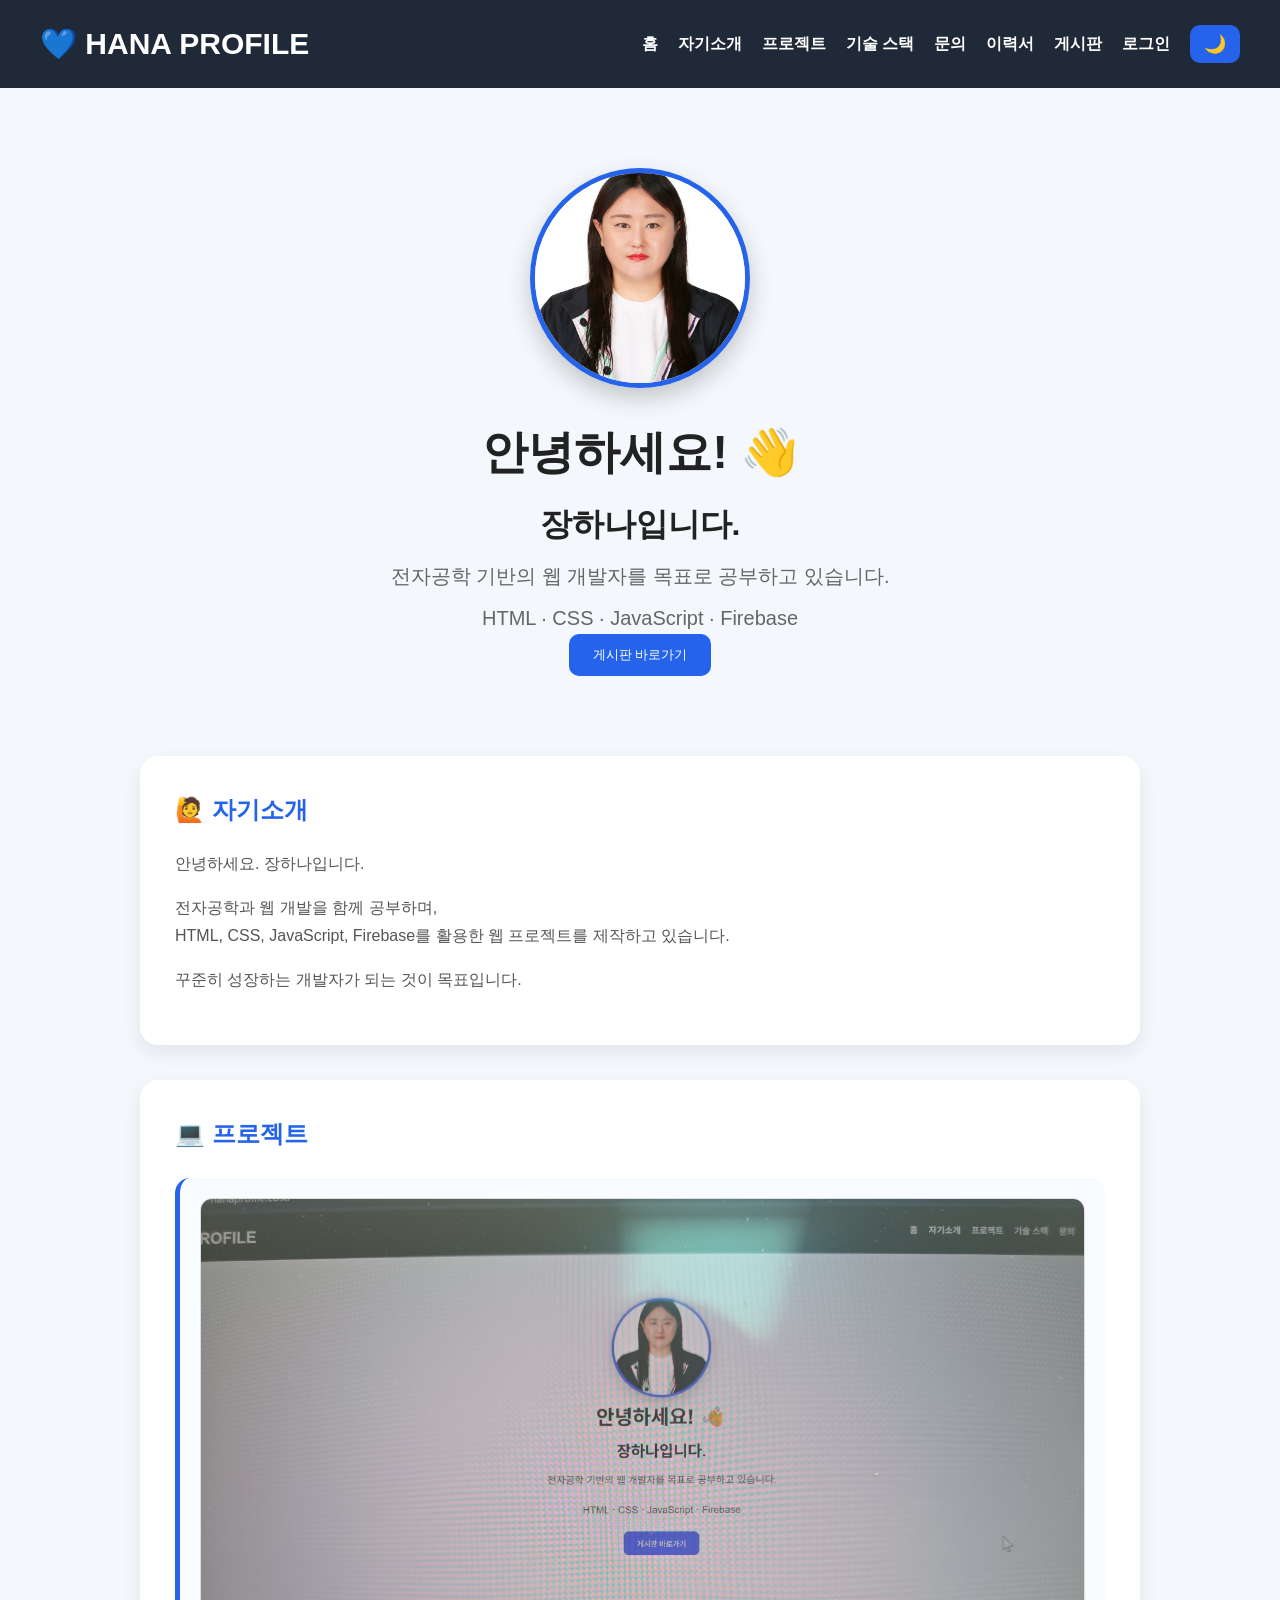
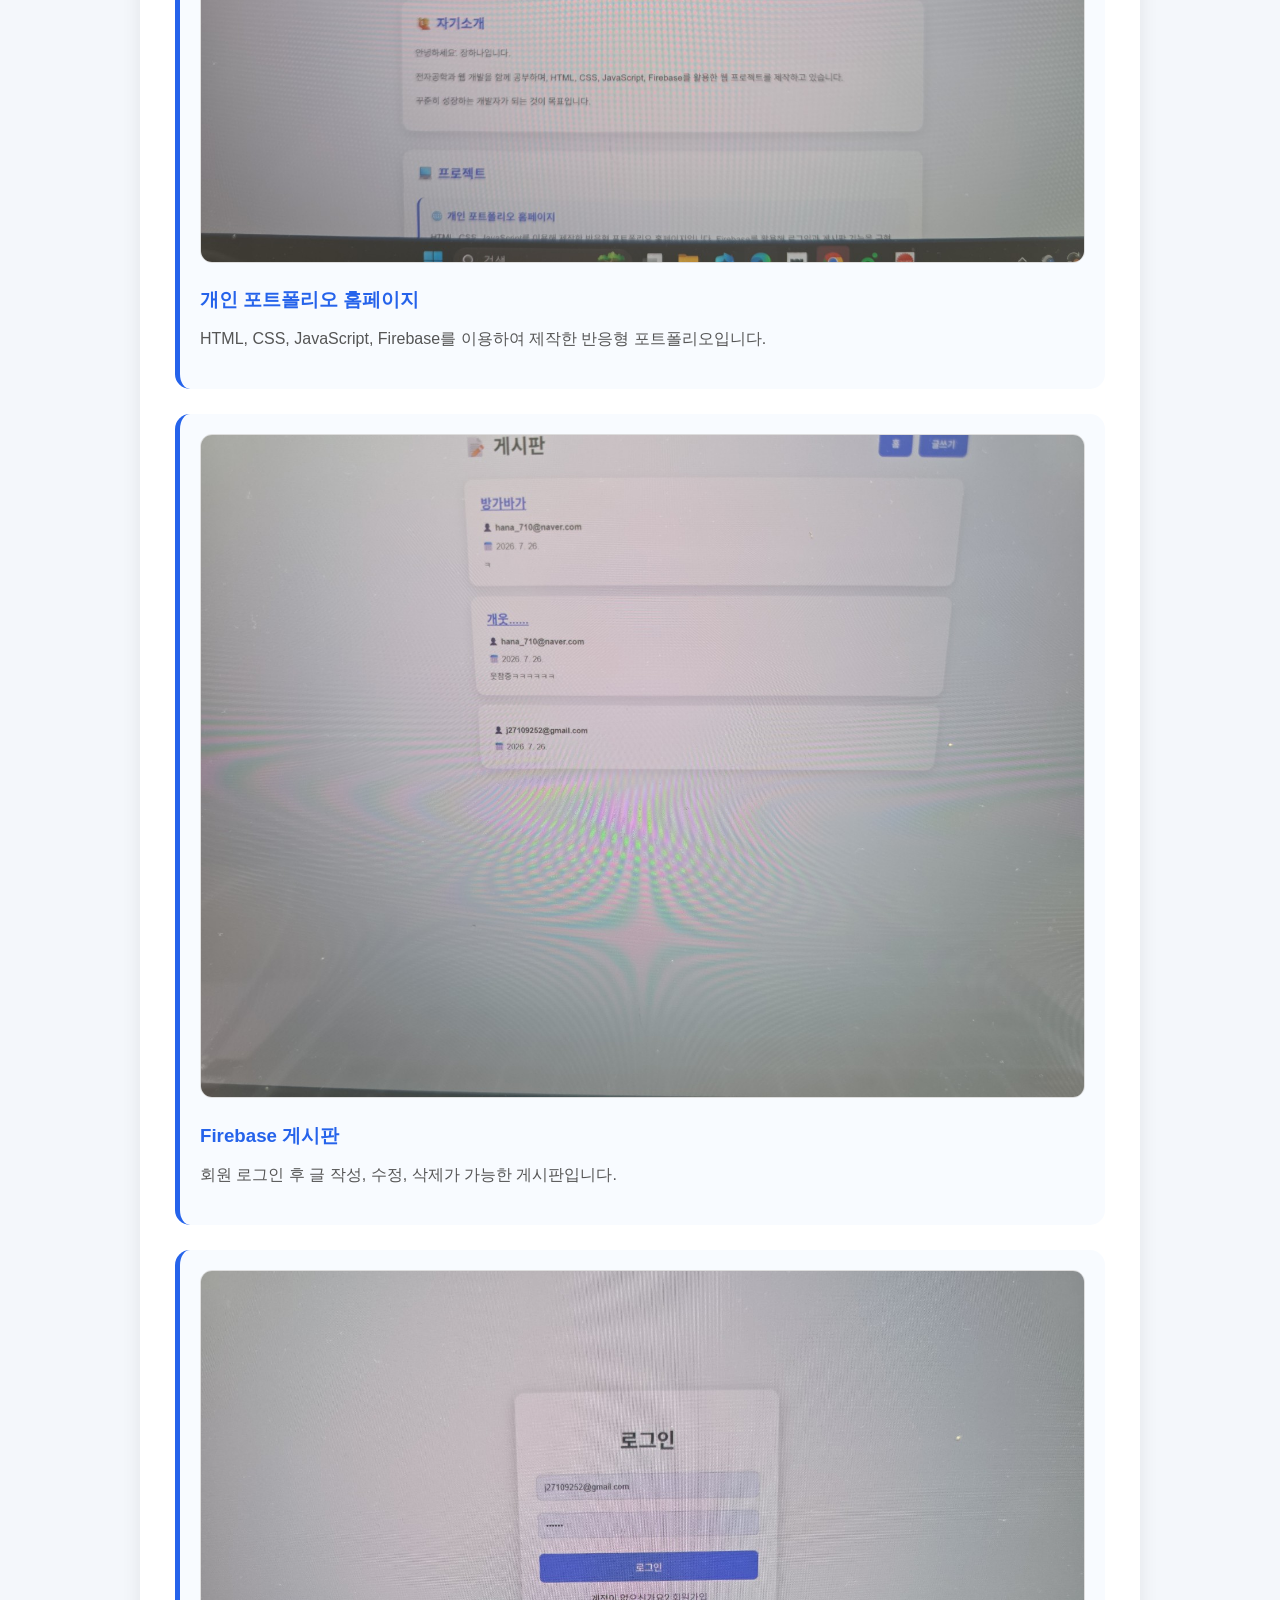
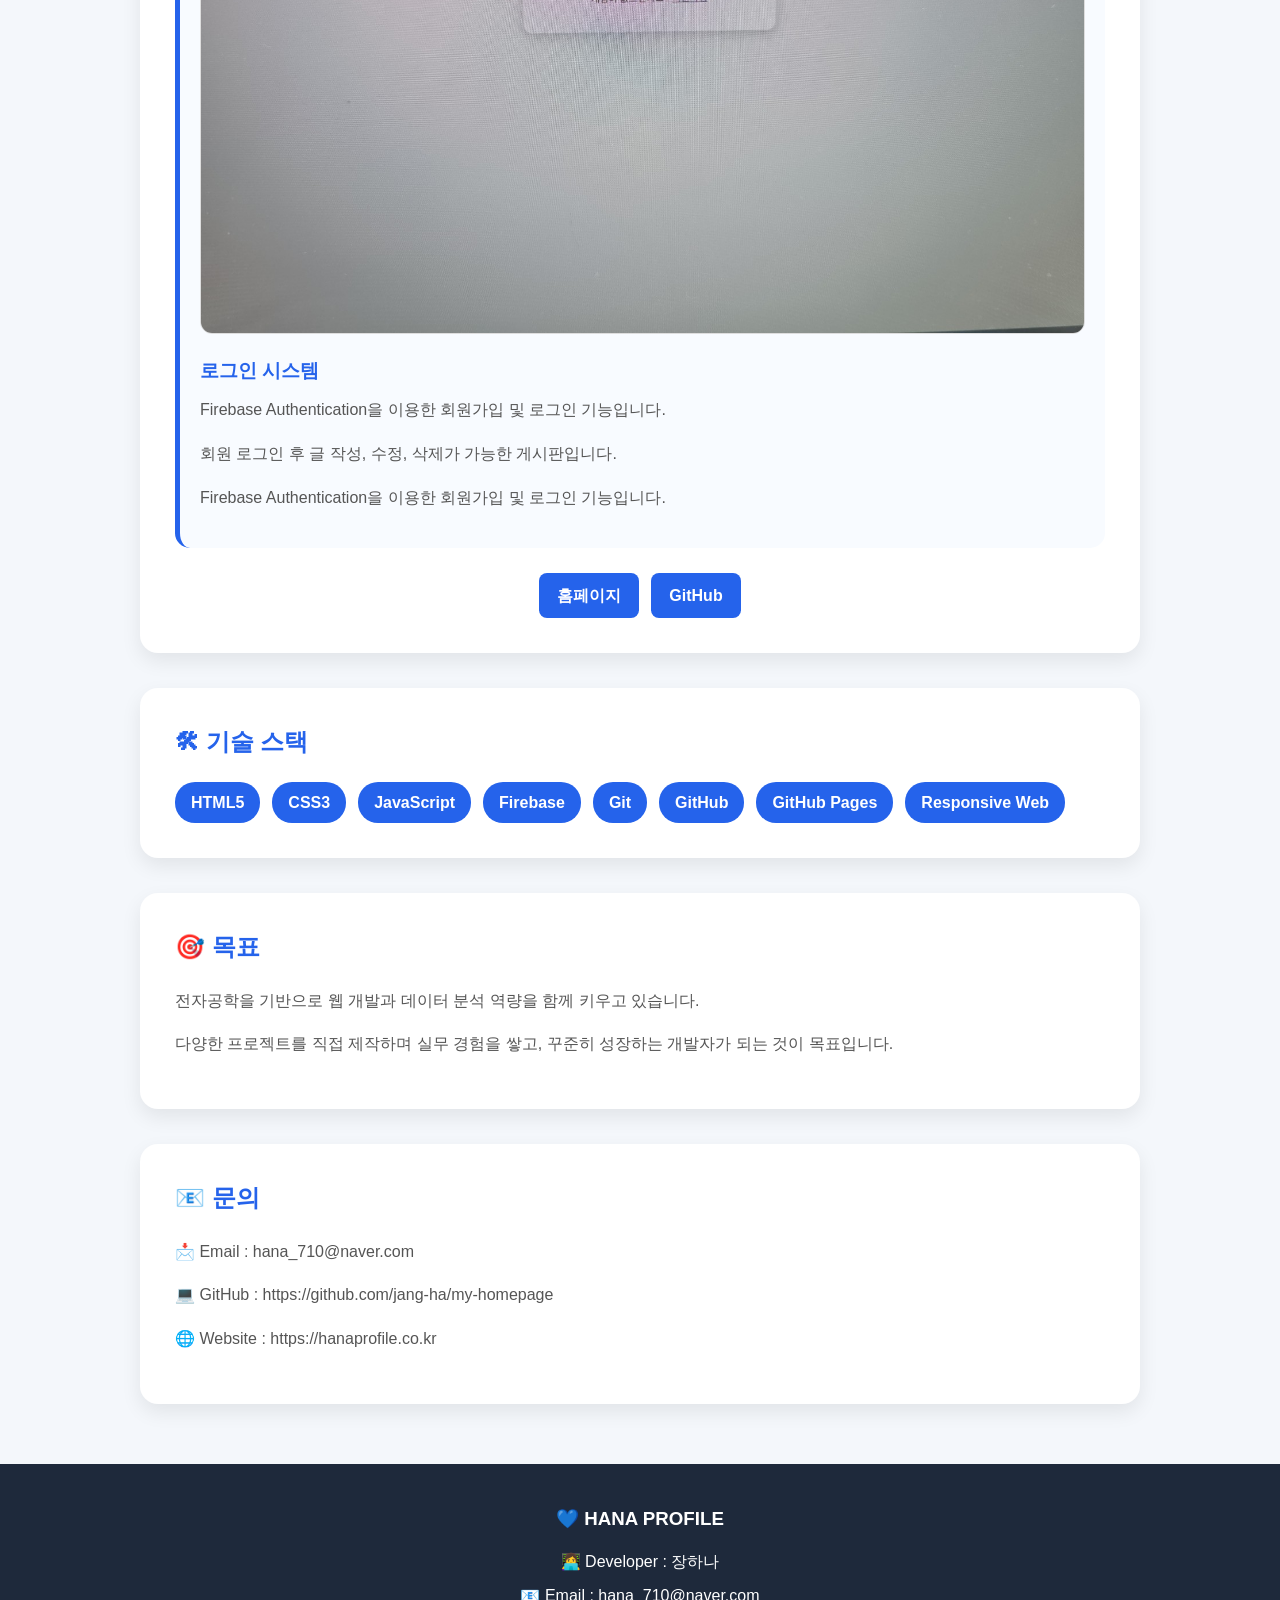
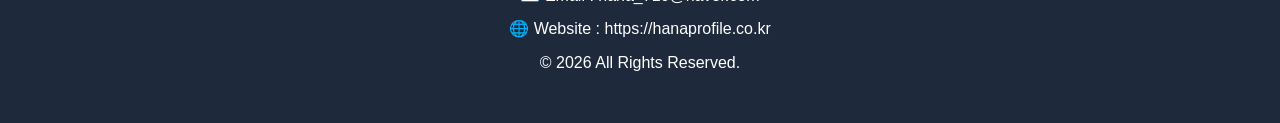
==== index.html @ de71575b "Update index.html" ====
<!DOCTYPE html>
<html lang="ko">
<head>
<meta charset="UTF-8">
<meta name="viewport" content="width=device-width, initial-scale=1.0">
<title>HANA PROFILE</title>

<link rel="stylesheet" href="style.css">
</head>

<body>

<header>

<h2 class="logo">💙 HANA PROFILE</h2>

<button id="menuBtn">☰</button>

<nav id="menu">
<a href="#home">홈</a>
<a href="#about">자기소개</a>
<a href="#projects">프로젝트</a>
<a href="#skills">기술 스택</a>
<a href="#contact">문의</a>
<a href="resume.html">이력서</a>
<a href="board.html">게시판</a>
<a href="login.html">로그인</a>

<button id="darkBtn">🌙</button>

</nav>

</header>

<section class="hero" id="home">

<img src="images/hana.jpg"
class="profile"
alt="프로필">

<h1>안녕하세요! 👋</h1>

<h2>장하나입니다.</h2>

<p>
전자공학 기반의 웹 개발자를 목표로
공부하고 있습니다.
</p>

<p>
HTML · CSS · JavaScript · Firebase
</p>

<div class="hero-buttons">

<button onclick="location.href='board.html'">
게시판 바로가기
</button>

</div>

</section>
<section class="card" id="about">

    <h2>🙋 자기소개</h2>

    <p>안녕하세요. 장하나입니다.</p>

    <p>
        전자공학과 웹 개발을 함께 공부하며,<br>
        HTML, CSS, JavaScript, Firebase를 활용한
        웹 프로젝트를 제작하고 있습니다.
    </p>

    <p>
        꾸준히 성장하는 개발자가 되는 것이 목표입니다.
    </p>

</section>
<section class="card" id="projects">

<h2>💻 프로젝트</h2>

<div class="project">
    <img src="images/main.jpg" alt="메인화면">
   <h3>
    <a href="project-portfolio.html">
        개인 포트폴리오 홈페이지
    </a>
</h3>
    <p>HTML, CSS, JavaScript, Firebase를 이용하여 제작한 반응형 포트폴리오입니다.</p>
</div>

<div class="project">
    <img src="images/board.jpg" alt="게시판">

<h3>
<a href="project-board.html">
Firebase 게시판
</a>
</h3>

<p>회원 로그인 후 글 작성, 수정, 삭제가 가능한 게시판입니다.</p>
</div>

<div class="project">
    <img src="images/login.jpg" alt="로그인">

<h3>
<a href="project-login.html">
로그인 시스템
</a>
</h3>

<p>Firebase Authentication을 이용한 회원가입 및 로그인 기능입니다.</p>
</h3>

<p>회원 로그인 후 글 작성, 수정, 삭제가 가능한 게시판입니다.</p>
    <p>Firebase Authentication을 이용한 회원가입 및 로그인 기능입니다.</p>
</div>
<div class="project-links">

<a href="https://hanaprofile.co.kr"
class="project-btn"
target="_blank">
홈페이지
</a>

<a href="https://github.com/jang-ha/my-homepage"
class="project-btn"
target="_blank">
GitHub
</a>

</div>


</section>

<section class="card" id="skills">

<h2>🛠 기술 스택</h2>

<div class="skills">

<span>HTML5</span>
<span>CSS3</span>
<span>JavaScript</span>
<span>Firebase</span>
<span>Git</span>
<span>GitHub</span>
<span>GitHub Pages</span>
<span>Responsive Web</span>

</div>

</section>

<section class="card">

<h2>🎯 목표</h2>

<p>
전자공학을 기반으로 웹 개발과
데이터 분석 역량을 함께 키우고 있습니다.
</p>

<p>
다양한 프로젝트를 직접 제작하며
실무 경험을 쌓고,
꾸준히 성장하는 개발자가 되는 것이 목표입니다.
</p>

</section>
<section class="card" id="contact">

<h2>📧 문의</h2>

<p>📩 Email : hana_710@naver.com</p>

<p>💻 GitHub : https://github.com/jang-ha/my-homepage</p>

<p>🌐 Website : https://hanaprofile.co.kr</p>

</section>

<footer>

<h3>💙 HANA PROFILE</h3>

<p>👩‍💻 Developer : 장하나</p>

<p>📧 Email : hana_710@naver.com</p>

<p>🌐 Website : https://hanaprofile.co.kr</p>

<p>© 2026 All Rights Reserved.</p>

</footer>

<button id="topBtn">↑</button>

<script src="script.js"></script>

</body>
</html>
---- style.css ----
/* =========================
   기본 설정
========================= */

*{
    margin:0;
    padding:0;
    box-sizing:border-box;
}

html{
    scroll-behavior:smooth;
    scroll-padding-top:100px;
}

body{
    font-family:Arial,sans-serif;
    background:#f4f7fb;
    color:#222;
    line-height:1.6;
}

a{
    text-decoration:none;
    color:inherit;
}

/* =========================
   헤더
========================= */

header{
    position:sticky;
    top:0;
    z-index:1000;

    display:flex;
    justify-content:space-between;
    align-items:center;

    padding:20px 40px;

    background:#1f2937;
    color:#fff;
}

.logo{
    font-size:30px;
    font-weight:bold;
}

nav{
    display:flex;
    gap:20px;
    align-items:center;
}

nav a{
    color:white;
    font-weight:bold;
    transition:.3s;
}

nav a:hover{
    color:#60a5fa;
}

#menuBtn{
    display:none;
    background:none;
    border:none;
    color:white;
    font-size:32px;
    cursor:pointer;
}

/* =========================
   Hero
========================= */

.hero{
    max-width:1000px;
    margin:60px auto;
    padding:20px;
    text-align:center;
}

.profile{
    width:220px;
    height:220px;
    object-fit:cover;
    border-radius:50%;
    border:5px solid #2563eb;
    box-shadow:0 10px 25px rgba(0,0,0,.2);
    transition:.3s;
}

.profile:hover{
    transform:scale(1.05) rotate(3deg);
}

.hero h1{
    font-size:46px;
    margin-top:20px;
}

.hero h2{
    font-size:32px;
    margin:10px 0;
}

.hero p{
    color:#666;
    font-size:20px;
    margin-top:10px;
}
/* =========================
   카드
========================= */

.card{
    width:90%;
    max-width:1000px;
    margin:35px auto;
    padding:35px;

    background:#fff;
    border-radius:18px;
    box-shadow:0 8px 20px rgba(0,0,0,.08);
}

.card h2{
    color:#2563eb;
    margin-bottom:20px;
}

.card p{
    color:#555;
    line-height:1.8;
    margin-bottom:15px;
}

/* =========================
   프로젝트
========================= */

.project{
    background:#f8fbff;
    border-left:5px solid #2563eb;
    border-radius:15px;
    padding:20px;
    margin:25px 0;
    transition:.3s;
}

.project:hover{
    transform:translateY(-5px);
    box-shadow:0 10px 25px rgba(0,0,0,.15);
}

.project img{
    width:100%;
    border-radius:12px;
    margin-bottom:15px;
    border:1px solid #ddd;
}

.project h3{
    color:#2563eb;
    margin-bottom:10px;
}

/* =========================
   프로젝트 버튼
========================= */

.project-links{
    display:flex;
    justify-content:center;
    flex-wrap:wrap;
    gap:12px;
    margin-top:20px;
}

.project-btn{
    display:inline-block;
    background:#2563eb;
    color:#fff;
    padding:10px 18px;
    border-radius:8px;
    font-weight:bold;
    transition:.3s;
}

.project-btn:hover{
    background:#1d4ed8;
    transform:translateY(-2px);
}

/* =========================
   기술 스택
========================= */

.skills,
.tech{
    display:flex;
    flex-wrap:wrap;
    gap:12px;
    margin-top:20px;
}

.skills span,
.tech span{
    background:#2563eb;
    color:#fff;
    padding:8px 16px;
    border-radius:20px;
    font-weight:bold;
    transition:.3s;
}

.skills span:hover,
.tech span:hover{
    transform:scale(1.05);
    background:#1d4ed8;
}

/* =========================
   기본 버튼
========================= */

button{
    background:#2563eb;
    color:#fff;
    border:none;
    border-radius:10px;
    padding:12px 24px;
    cursor:pointer;
    transition:.3s;
}

button:hover{
    background:#1d4ed8;
}
/* =========================
   맨 위 버튼
========================= */

#topBtn{
    display:none;
    position:fixed;
    right:25px;
    bottom:25px;
    width:55px;
    height:55px;
    border:none;
    border-radius:50%;
    background:#2563eb;
    color:#fff;
    font-size:24px;
    cursor:pointer;
    box-shadow:0 6px 20px rgba(0,0,0,.2);
    transition:.3s;
    z-index:999;
}

#topBtn:hover{
    transform:scale(1.1);
}

/* =========================
   다크모드
========================= */

#darkBtn{
    font-size:18px;
    padding:8px 14px;
}

body.dark{
    background:#111827;
    color:#fff;
}

body.dark .card{
    background:#1f2937;
}

body.dark .project{
    background:#273549;
}

body.dark .hero p,
body.dark .card p{
    color:#ddd;
}

body.dark footer{
    background:#0f172a;
}

/* =========================
   푸터
========================= */

footer{
    background:#1e293b;
    color:#fff;
    text-align:center;
    padding:40px 20px;
    margin-top:60px;
}

footer h3{
    margin-bottom:15px;
}

footer p{
    margin:8px 0;
}

/* =========================
   모바일
========================= */

@media (max-width:768px){

    header{
        flex-direction:column;
        padding:20px;
    }

    #menuBtn{
        display:block;
        margin-top:10px;
    }

    nav{
        display:none;
        flex-direction:column;
        width:100%;
        text-align:center;
        gap:15px;
        margin-top:15px;
    }

    nav.show{
        display:flex;
    }

    .hero h1{
        font-size:36px;
    }

    .hero h2{
        font-size:28px;
    }

    .hero p{
        font-size:18px;
    }

    .profile{
        width:180px;
        height:180px;
    }

    .card{
        width:95%;
        padding:25px;
    }

    .project-links{
        flex-direction:column;
    }

    .project-btn{
        width:100%;
        text-align:center;
    }

    .skills,
    .tech{
        justify-content:center;
    }
}
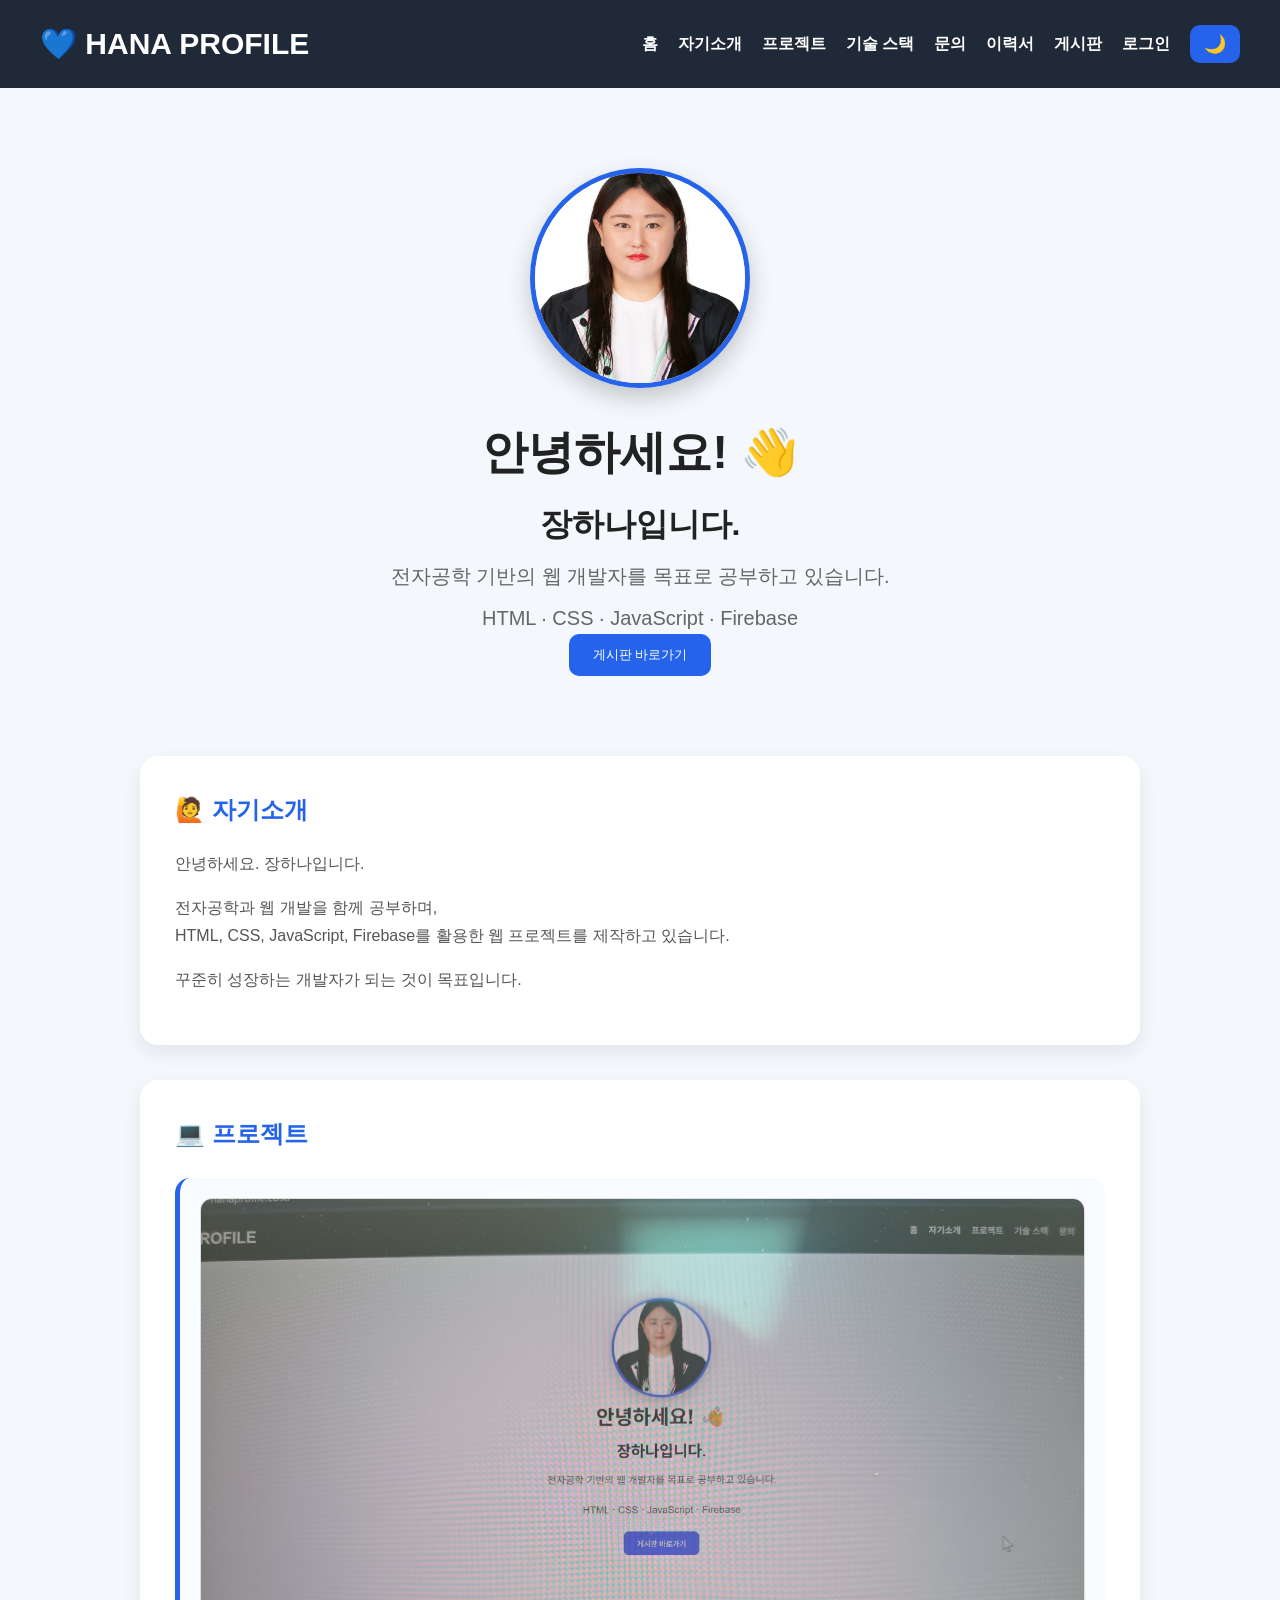
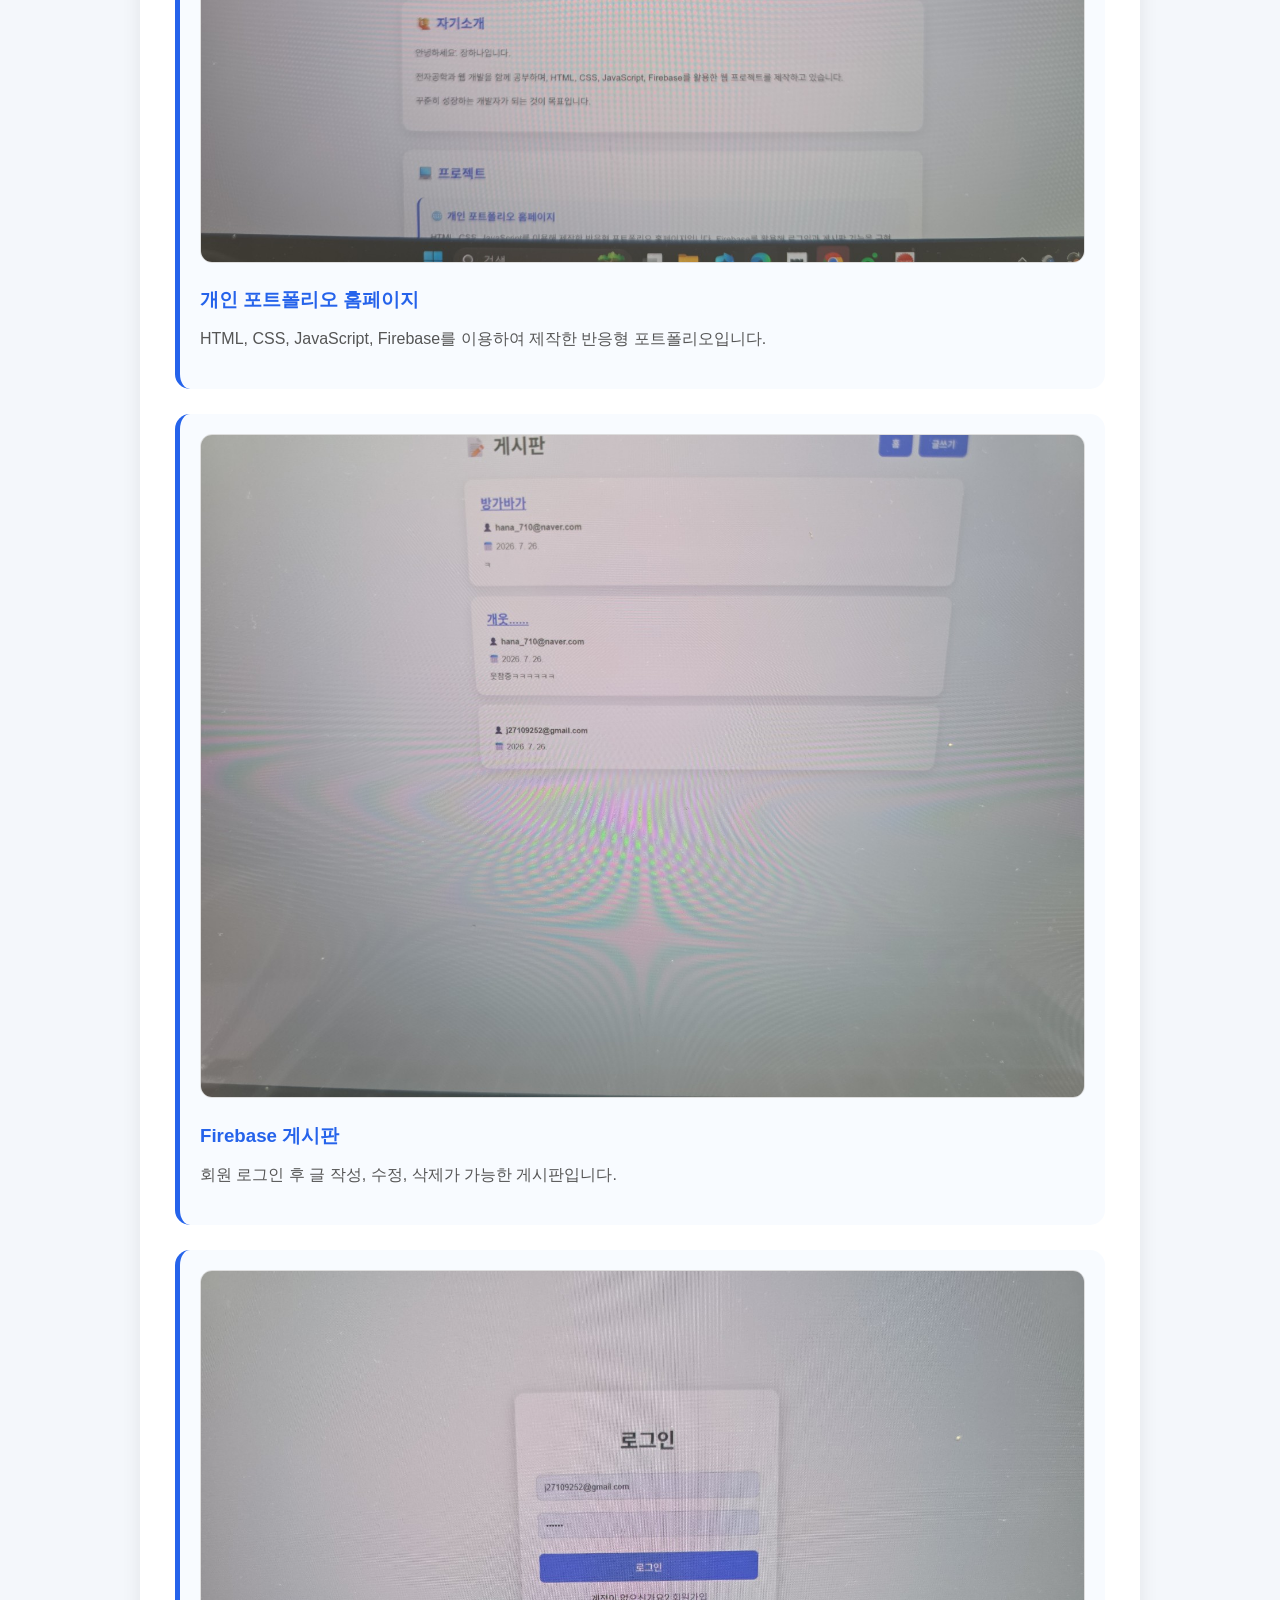
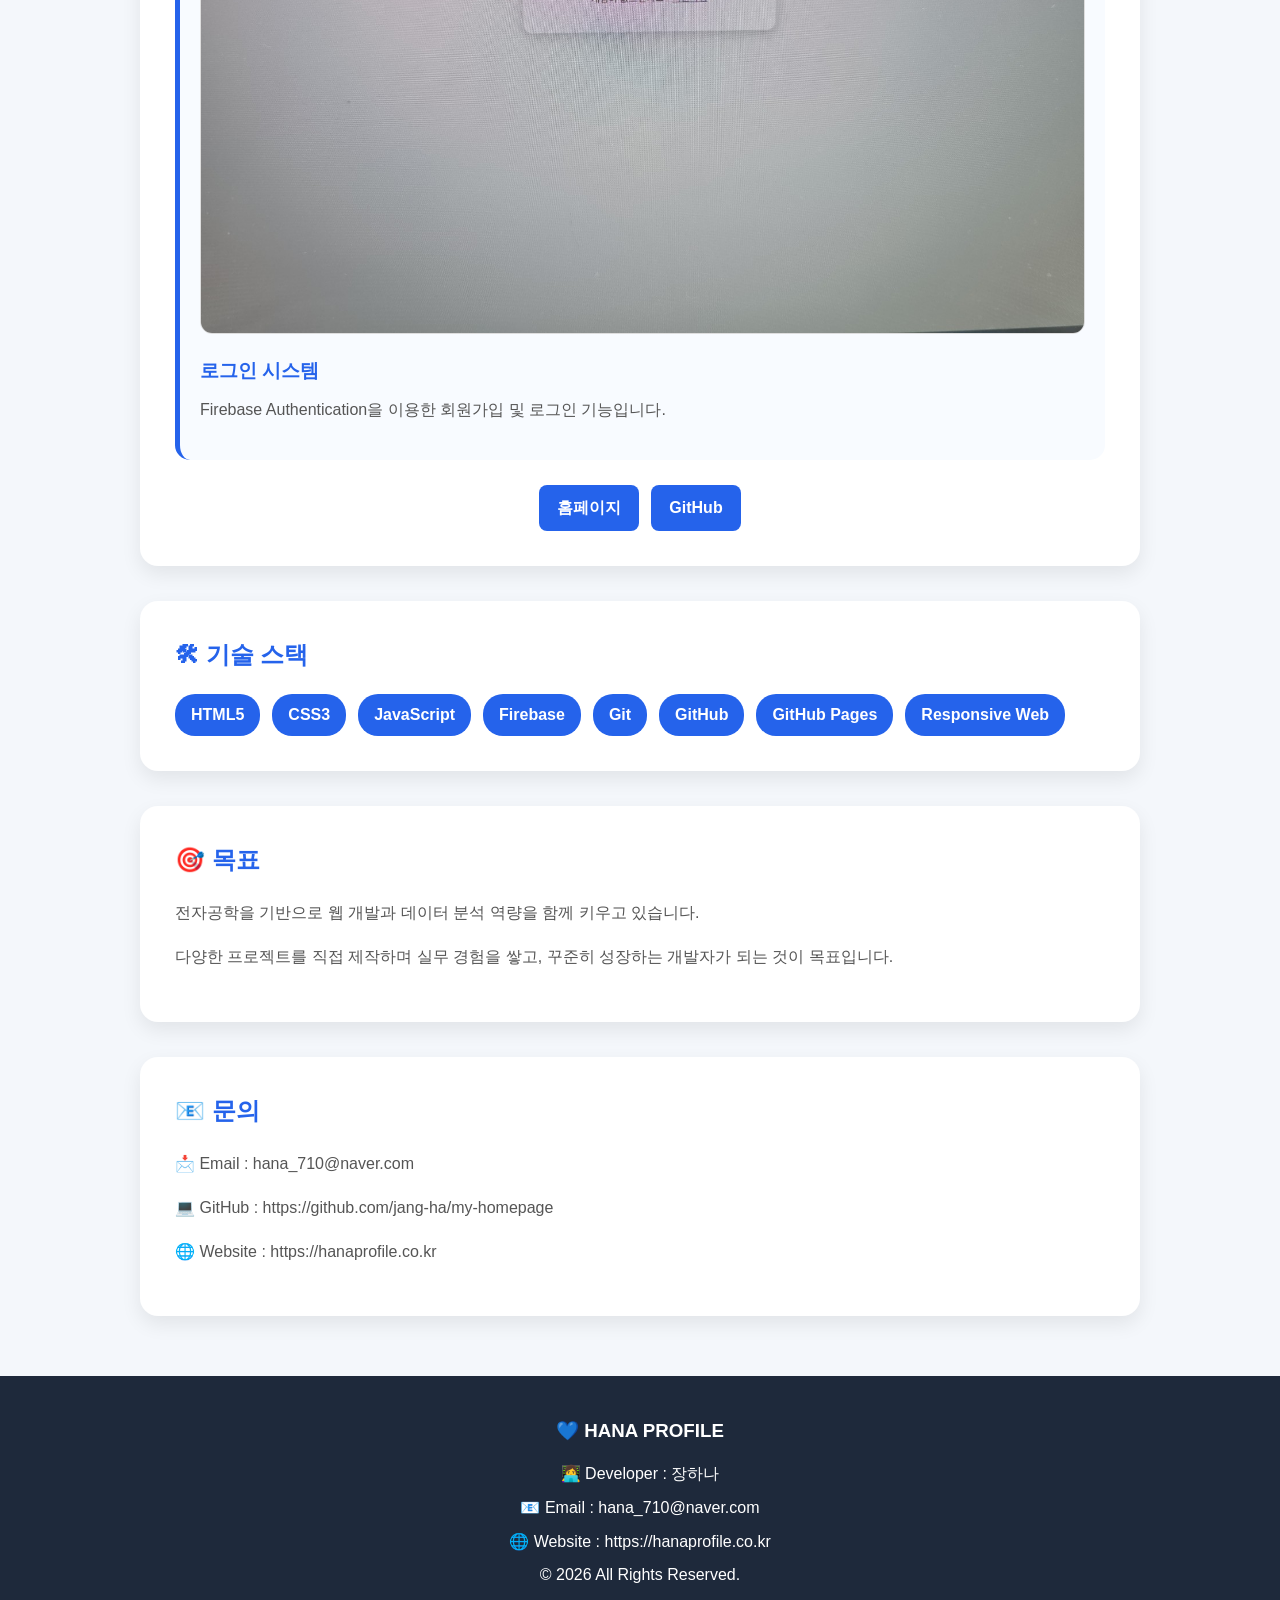
==== commit 85d63c28: "Update index.html" ====
--- a/index.html
+++ b/index.html
@@ -106,17 +106,14 @@
 <div class="project">
     <img src="images/login.jpg" alt="로그인">
 
-<h3>
-<a href="project-login.html">
-로그인 시스템
-</a>
-</h3>
-
-<p>Firebase Authentication을 이용한 회원가입 및 로그인 기능입니다.</p>
-</h3>
-
-<p>회원 로그인 후 글 작성, 수정, 삭제가 가능한 게시판입니다.</p>
+    <h3>
+        <a href="project-login.html">
+            로그인 시스템
+        </a>
+    </h3>
+
     <p>Firebase Authentication을 이용한 회원가입 및 로그인 기능입니다.</p>
+</div>
 </div>
 <div class="project-links">
 
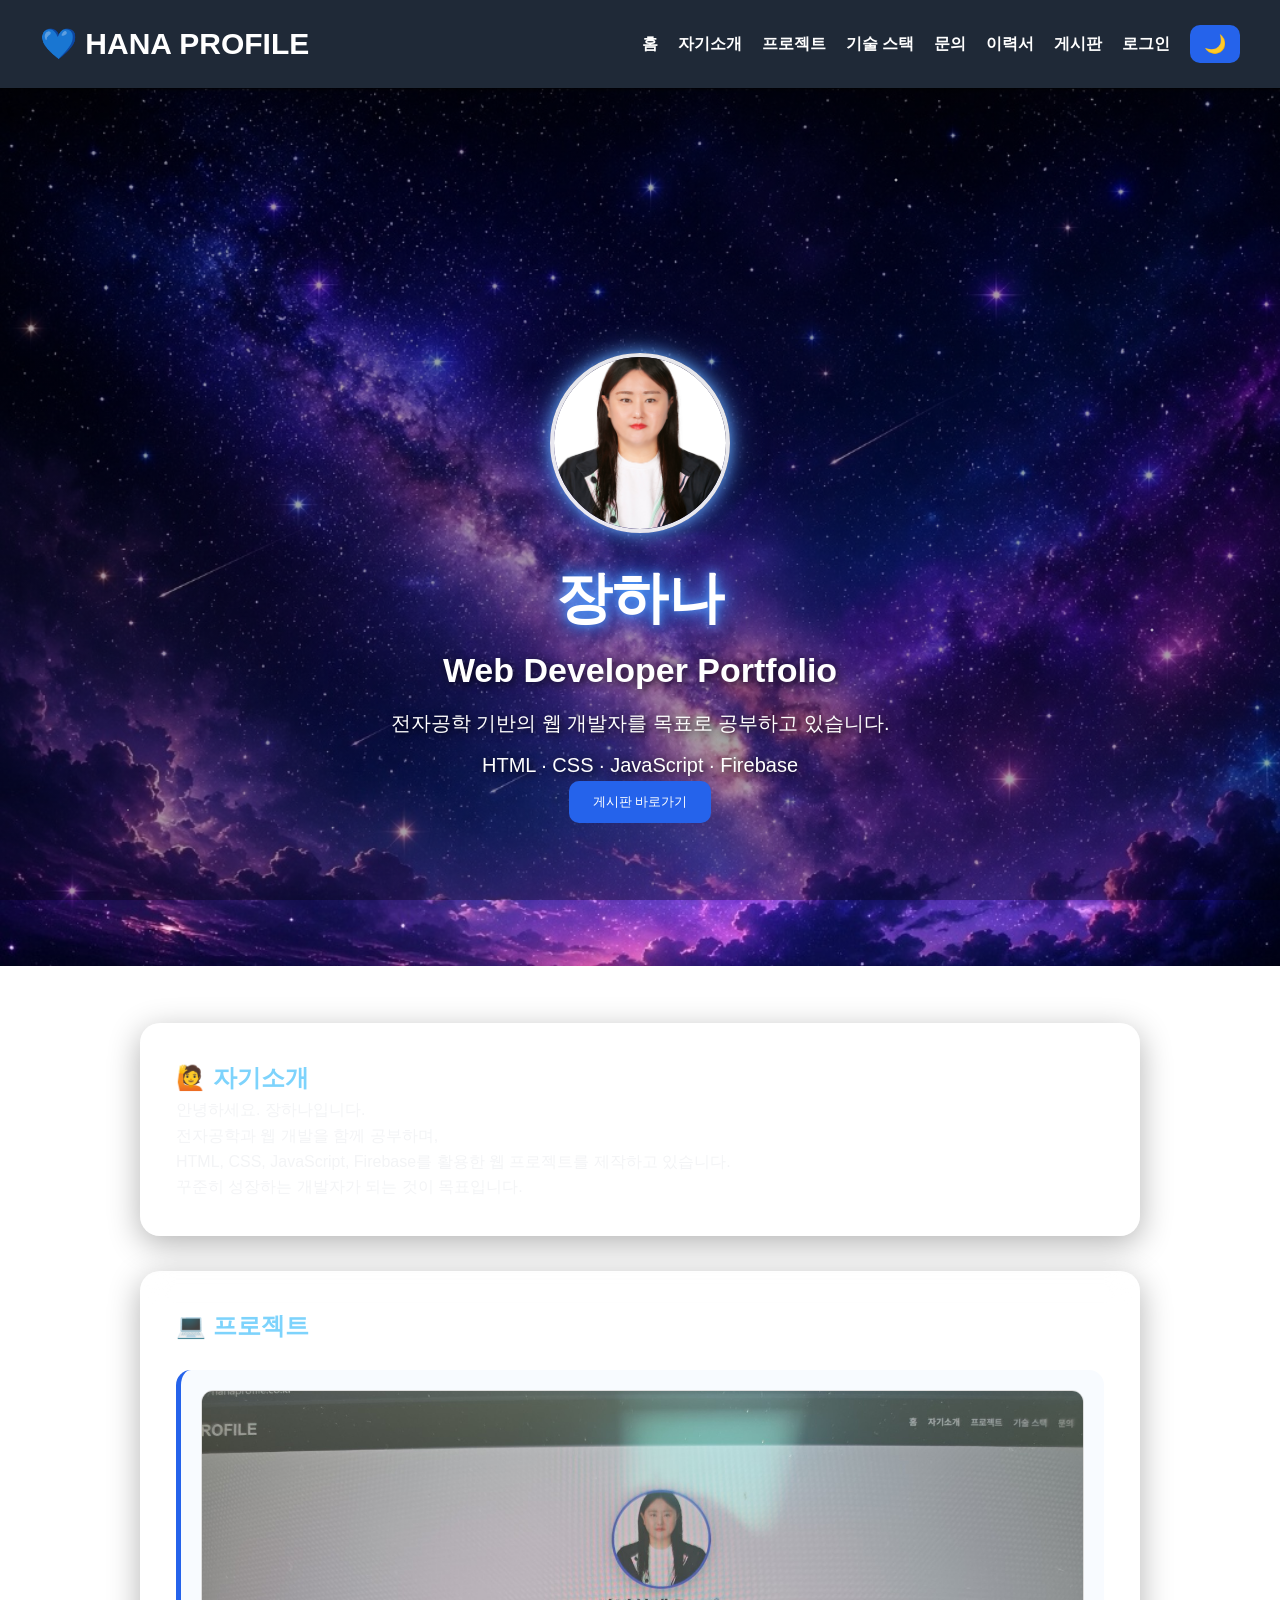
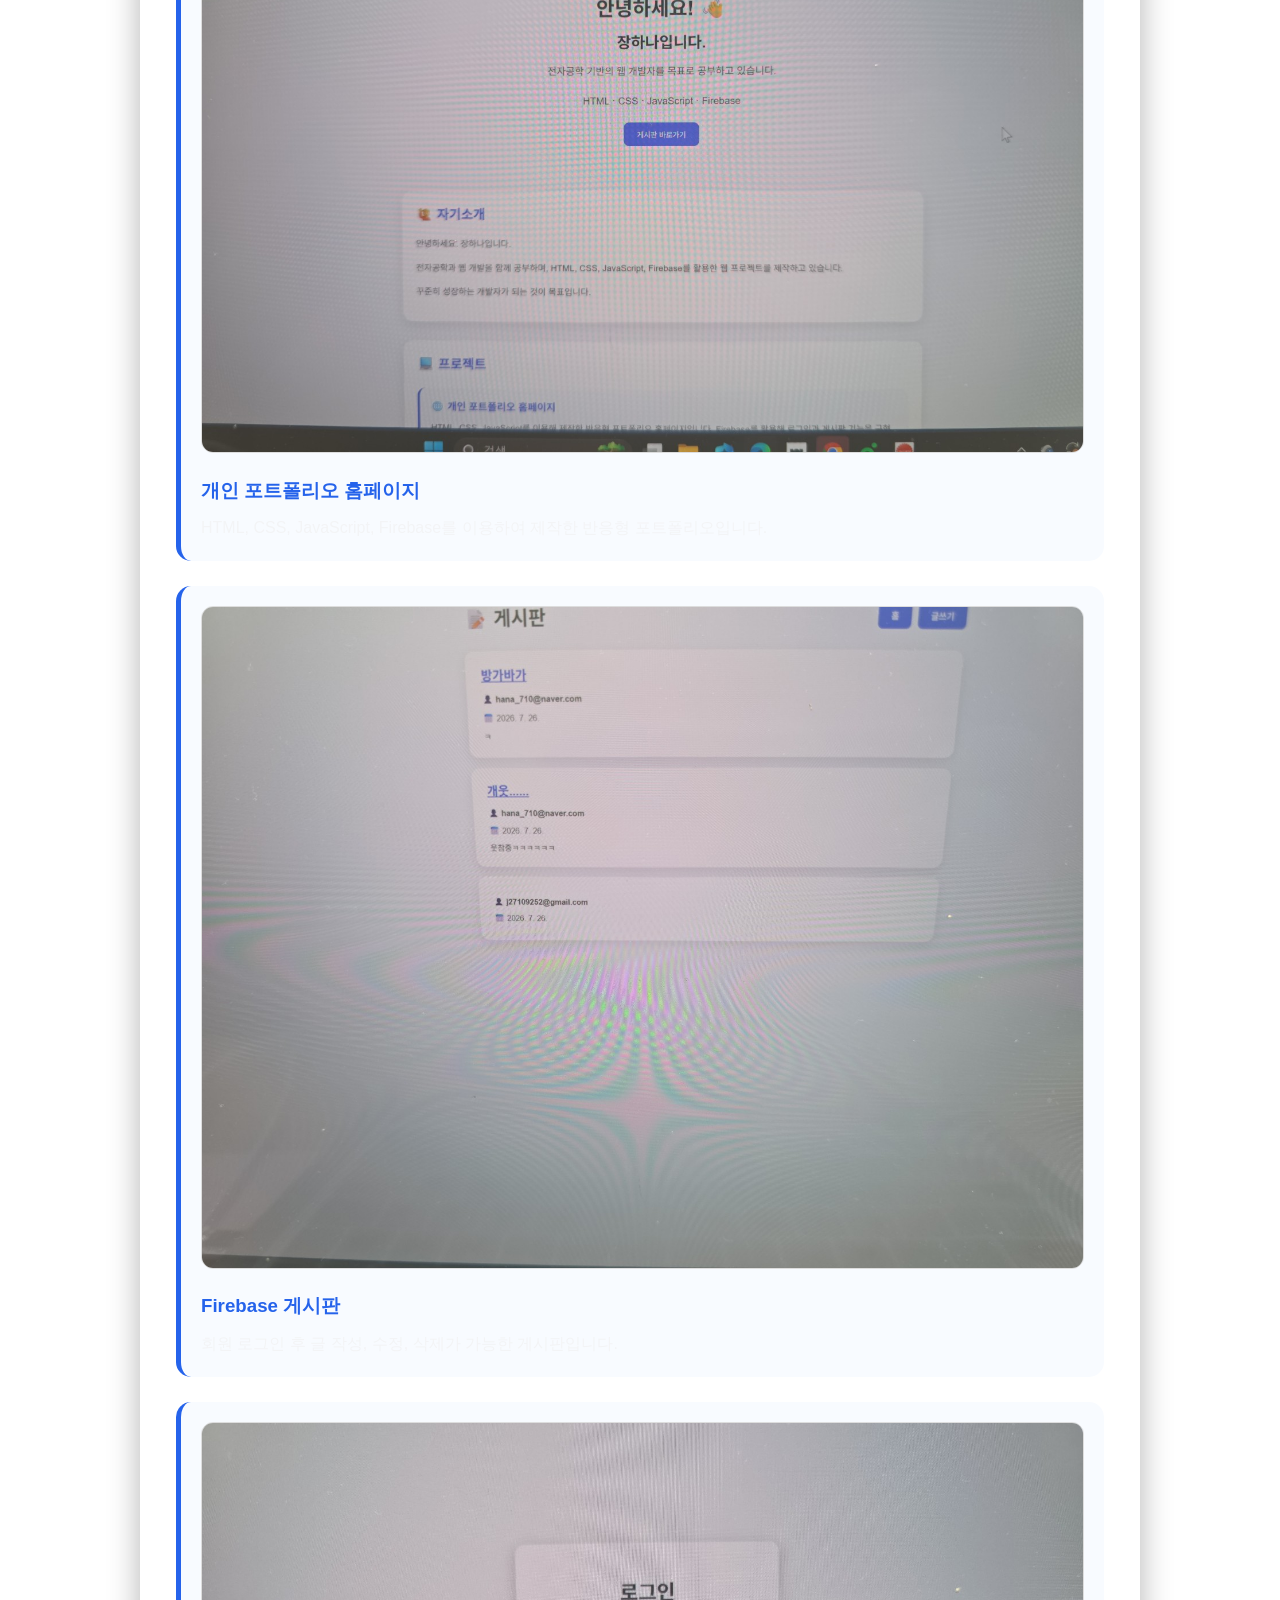
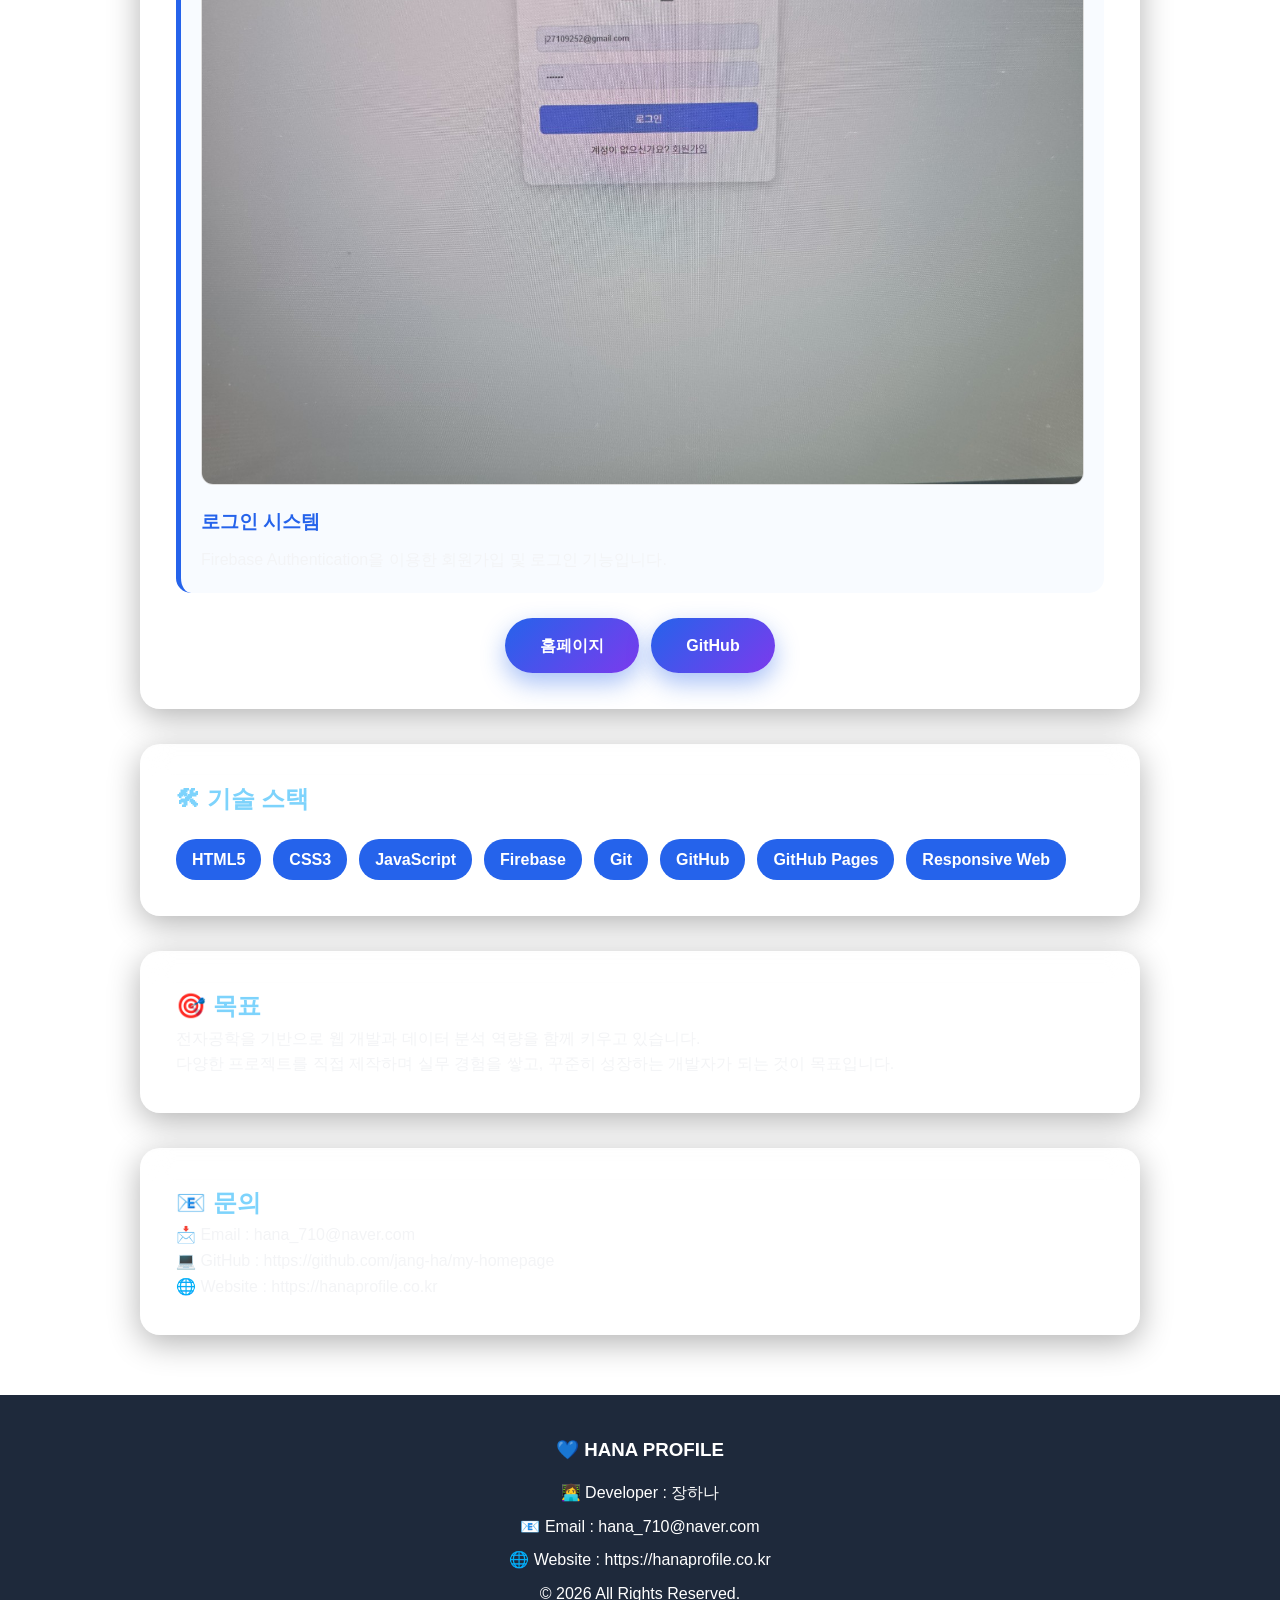
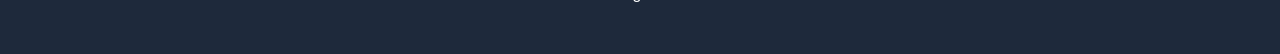
==== commit 945aff45: "Update index.html" ====
--- a/index.html
+++ b/index.html
@@ -6,6 +6,7 @@
 <title>HANA PROFILE</title>
 
 <link rel="stylesheet" href="style.css">
+    <link rel="icon" type="image/png" href="favicon.png">
 </head>
 
 <body>
@@ -38,14 +39,9 @@
 class="profile"
 alt="프로필">
 
-<h1>안녕하세요! 👋</h1>
-
-<h2>장하나입니다.</h2>
-
-<p>
-전자공학 기반의 웹 개발자를 목표로
-공부하고 있습니다.
-</p>
+<h1>장하나</h1>
+<h2>Web Developer Portfolio</h2>
+<p>전자공학 기반의 웹 개발자를 목표로 공부하고 있습니다.</p>
 
 <p>
 HTML · CSS · JavaScript · Firebase
--- a/style.css
+++ b/style.css
@@ -79,67 +79,84 @@
 ========================= */
 
 .hero{
-    max-width:1000px;
-    margin:60px auto;
-    padding:20px;
+    min-height:100vh;
+    display:flex;
+    flex-direction:column;
+    justify-content:center;
+    align-items:center;
+    padding-top:100px;
     text-align:center;
 }
 
 .profile{
-    width:220px;
-    height:220px;
+    width:180px;
+    height:180px;
     object-fit:cover;
     border-radius:50%;
-    border:5px solid #2563eb;
-    box-shadow:0 10px 25px rgba(0,0,0,.2);
-    transition:.3s;
-}
-
+
+    border:4px solid rgba(255,255,255,.9);
+    box-shadow:
+        0 0 15px #60a5fa,
+        0 0 35px rgba(96,165,250,.5);
+}
 .profile:hover{
-    transform:scale(1.05) rotate(3deg);
+    transform:scale(1.08);
+    transition:.4s;
 }
 
 .hero h1{
-    font-size:46px;
+    font-size:56px;
     margin-top:20px;
-}
-
+    color:#ffffff;
+    font-weight:900;
+    text-shadow:
+        0 0 10px #4f9cff,
+        0 0 20px #4f9cff,
+        0 0 40px #2563eb;
+}
 .hero h2{
-    font-size:32px;
-    margin:10px 0;
-}
-
+    font-size:34px;
+    color:#ffffff;
+    text-shadow:2px 2px 10px rgba(0,0,0,0.8);
+}
 .hero p{
-    color:#666;
+    color:#ffffff;
     font-size:20px;
     margin-top:10px;
+    text-shadow:2px 2px 8px #000;
 }
 /* =========================
    카드
 ========================= */
-
 .card{
     width:90%;
     max-width:1000px;
     margin:35px auto;
     padding:35px;
 
-    background:#fff;
-    border-radius:18px;
-    box-shadow:0 8px 20px rgba(0,0,0,.08);
-}
-
+    background:rgba(255,255,255,0.12);
+    backdrop-filter:blur(15px);
+    -webkit-backdrop-filter:blur(15px);
+
+    border:1px solid rgba(255,255,255,0.2);
+    border-radius:20px;
+
+    box-shadow:0 8px 32px rgba(0,0,0,.3);
+
+    color:white;
+}
 .card h2{
-    color:#2563eb;
-    margin-bottom:20px;
+    color:#7dd3fc;
 }
 
 .card p{
-    color:#555;
-    line-height:1.8;
-    margin-bottom:15px;
-}
-
+    color:#f3f4f6;
+}
+.card:hover{
+    transform:translateY(-8px);
+    transition:.4s;
+    box-shadow:0 15px 40px rgba(96,165,250,.4);
+}
 /* =========================
    프로젝트
 ========================= */
@@ -183,20 +200,19 @@
 }
 
 .project-btn{
-    display:inline-block;
-    background:#2563eb;
-    color:#fff;
-    padding:10px 18px;
-    border-radius:8px;
+    background:linear-gradient(135deg,#2563eb,#7c3aed);
+    border-radius:50px;
+    padding:15px 35px;
+    color:#fff;
     font-weight:bold;
+    box-shadow:0 10px 25px rgba(37,99,235,.4);
     transition:.3s;
 }
 
 .project-btn:hover{
-    background:#1d4ed8;
-    transform:translateY(-2px);
-}
-
+    transform:translateY(-4px);
+    box-shadow:0 15px 35px rgba(124,58,237,.5);
+}
 /* =========================
    기술 스택
 ========================= */
@@ -384,3 +400,58 @@
         justify-content:center;
     }
 }
+body {
+    background:
+        linear-gradient(rgba(0,0,0,0.35), rgba(0,0,0,0.35)),
+        url("space.jpg");
+    background-size: cover;
+    background-position: center;
+    background-attachment: fixed;
+    background-repeat: no-repeat;
+}
+
+@keyframes glow{
+    from{
+        text-shadow:
+            0 0 8px #4facfe,
+            0 0 16px #4facfe;
+    }
+    to{
+        text-shadow:
+            0 0 15px #4facfe,
+            0 0 30px #60a5fa,
+            0 0 45px #2563eb;
+    }
+}
+body::before{
+    content:"";
+    position:fixed;
+    inset:0;
+    background-image:
+      radial-gradient(2px 2px at 20% 30%, white, transparent),
+      radial-gradient(2px 2px at 70% 20%, white, transparent),
+      radial-gradient(1px 1px at 40% 80%, white, transparent),
+      radial-gradient(2px 2px at 90% 70%, white, transparent),
+      radial-gradient(1px 1px at 10% 90%, white, transparent);
+    animation: twinkle 4s infinite alternate;
+    pointer-events:none;
+}
+
+@keyframes twinkle{
+    from{opacity:.3;}
+    to{opacity:1;}
+}
+.hero{
+    animation: fadeUp 1.2s ease;
+}
+
+@keyframes fadeUp{
+    from{
+        opacity:0;
+        transform:translateY(40px);
+    }
+    to{
+        opacity:1;
+        transform:translateY(0);
+    }
+}
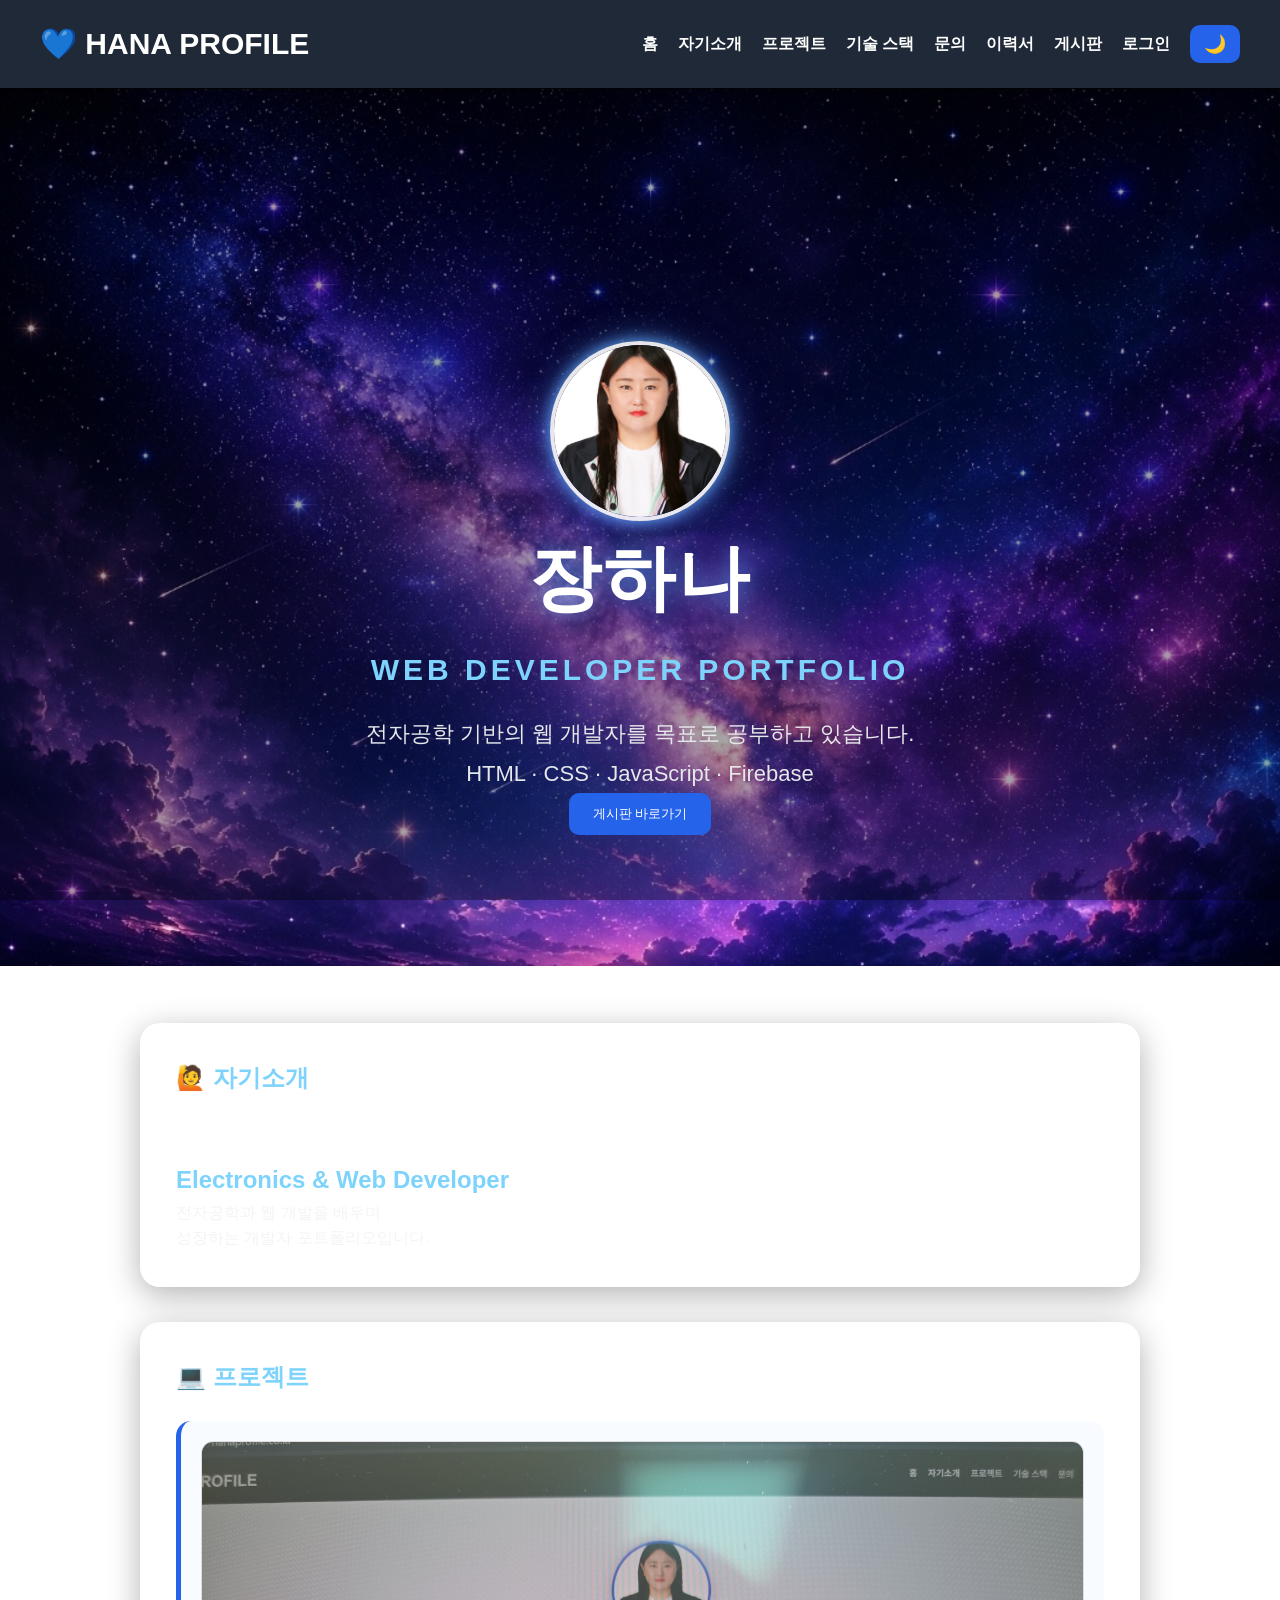
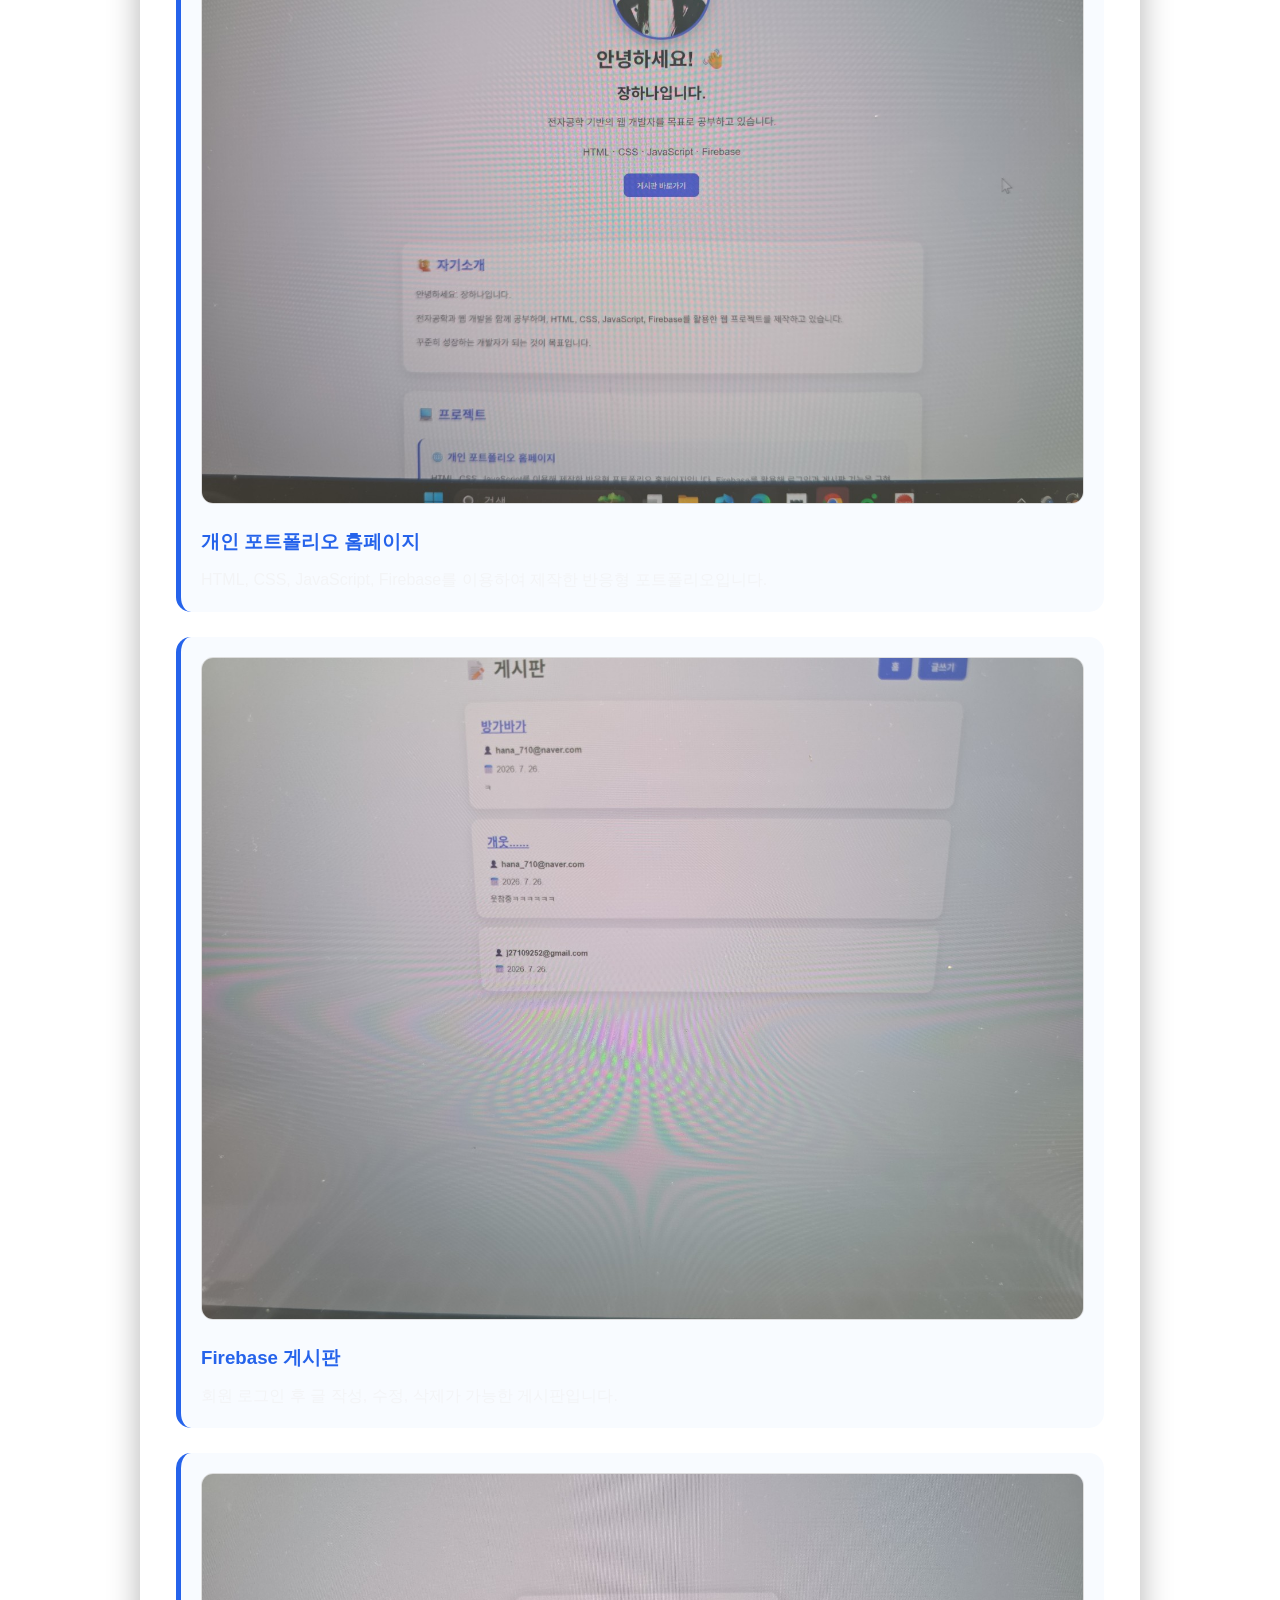
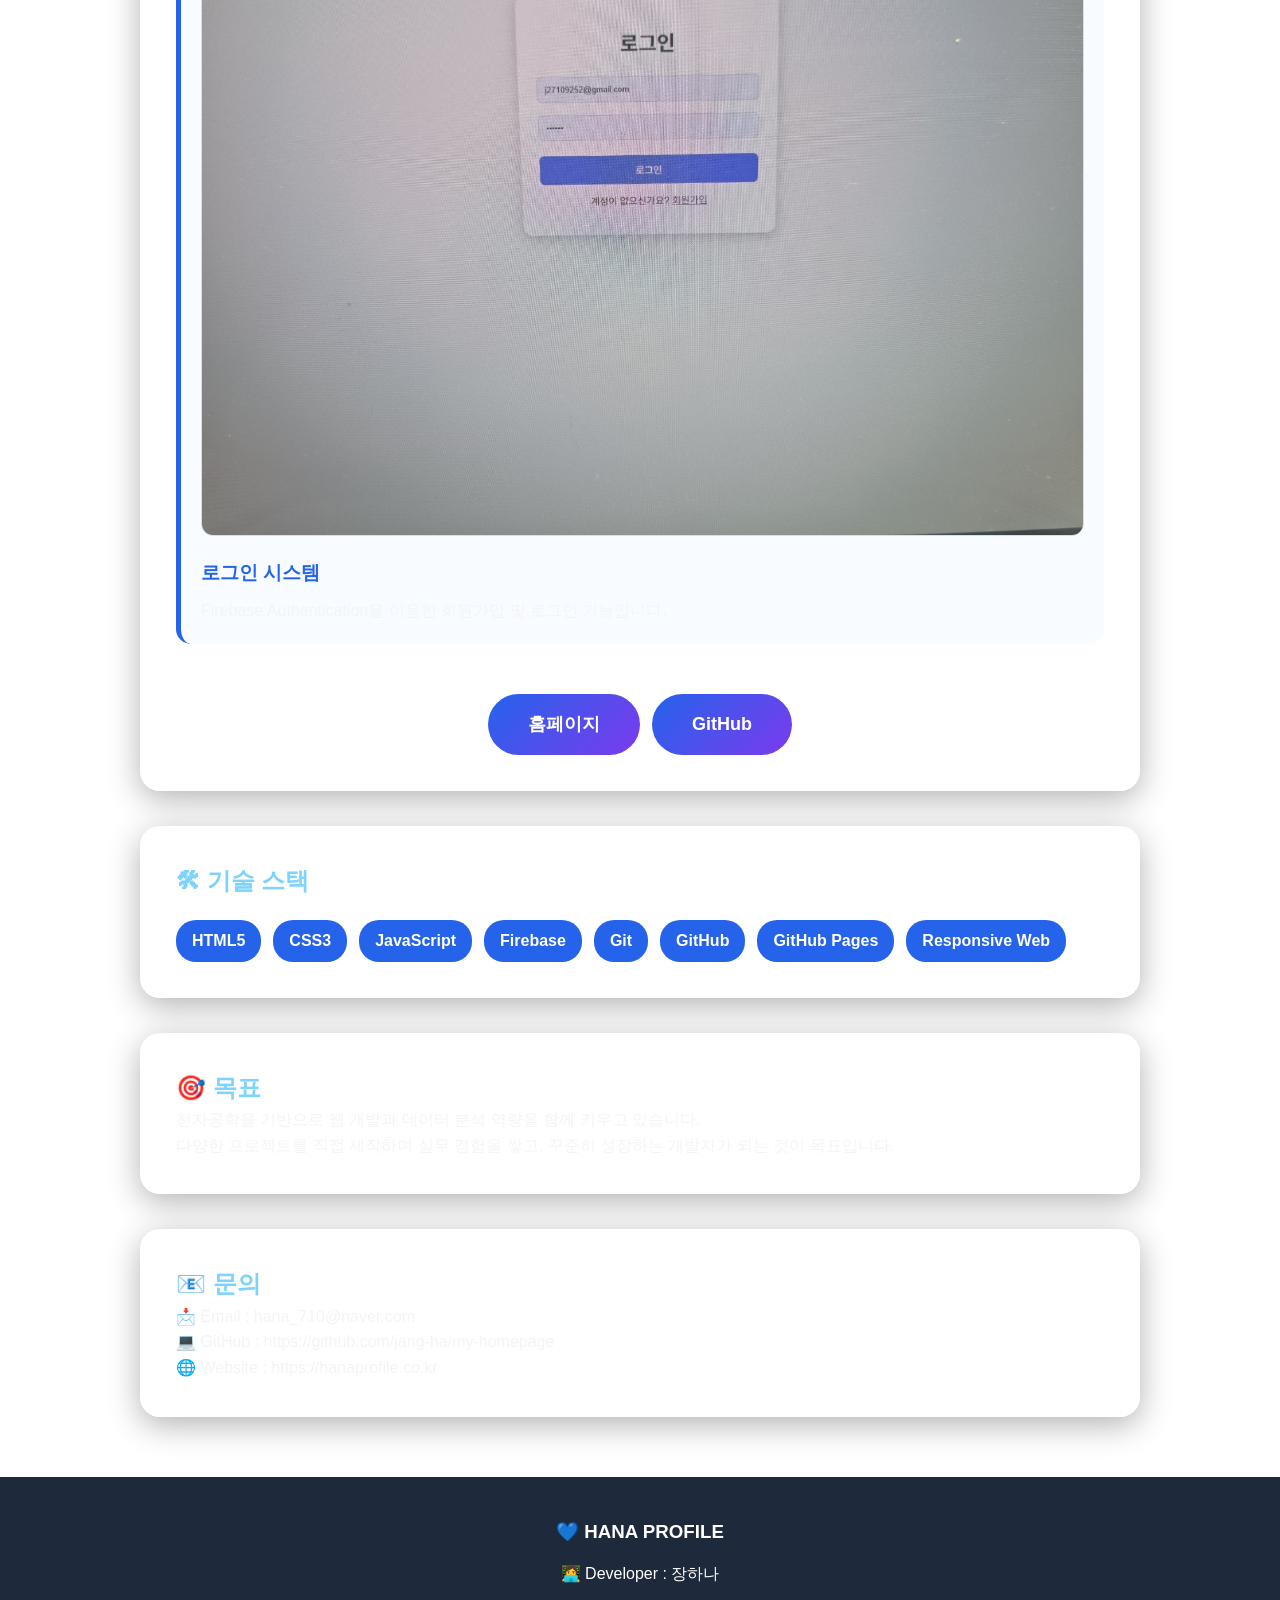
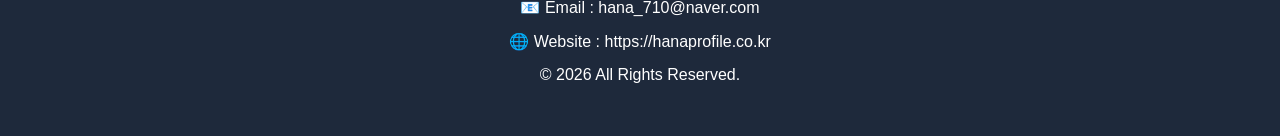
==== commit 94bfc4ab: "Update index.html" ====
--- a/index.html
+++ b/index.html
@@ -60,17 +60,12 @@
 
     <h2>🙋 자기소개</h2>
 
-    <p>안녕하세요. 장하나입니다.</p>
-
-    <p>
-        전자공학과 웹 개발을 함께 공부하며,<br>
-        HTML, CSS, JavaScript, Firebase를 활용한
-        웹 프로젝트를 제작하고 있습니다.
-    </p>
-
-    <p>
-        꾸준히 성장하는 개발자가 되는 것이 목표입니다.
-    </p>
+    <<h1>JANG HANA</h1>
+<h2>Electronics & Web Developer</h2>
+<p>
+전자공학과 웹 개발을 배우며<br>
+성장하는 개발자 포트폴리오입니다.
+</p>
 
 </section>
 <section class="card" id="projects">
--- a/style.css
+++ b/style.css
@@ -105,25 +105,25 @@
 }
 
 .hero h1{
-    font-size:56px;
-    margin-top:20px;
-    color:#ffffff;
+    font-size:72px;
     font-weight:900;
-    text-shadow:
-        0 0 10px #4f9cff,
-        0 0 20px #4f9cff,
-        0 0 40px #2563eb;
+    letter-spacing:2px;
+    color:#fff;
+    margin-bottom:10px;
+    text-shadow:0 0 25px rgba(96,165,250,.8);
 }
 .hero h2{
-    font-size:34px;
-    color:#ffffff;
-    text-shadow:2px 2px 10px rgba(0,0,0,0.8);
+    font-size:30px;
+    color:#7dd3fc;
+    letter-spacing:4px;
+    text-transform:uppercase;
+    margin-bottom:20px;
 }
 .hero p{
-    color:#ffffff;
-    font-size:20px;
-    margin-top:10px;
-    text-shadow:2px 2px 8px #000;
+    color:#e5e7eb;
+    font-size:22px;
+    max-width:700px;
+    line-height:1.8;
 }
 /* =========================
    카드
@@ -200,13 +200,14 @@
 }
 
 .project-btn{
+    display:inline-block;
+    margin-top:25px;
+    padding:16px 40px;
+    border-radius:999px;
     background:linear-gradient(135deg,#2563eb,#7c3aed);
-    border-radius:50px;
-    padding:15px 35px;
-    color:#fff;
+    color:white;
     font-weight:bold;
-    box-shadow:0 10px 25px rgba(37,99,235,.4);
-    transition:.3s;
+    font-size:18px;
 }
 
 .project-btn:hover{
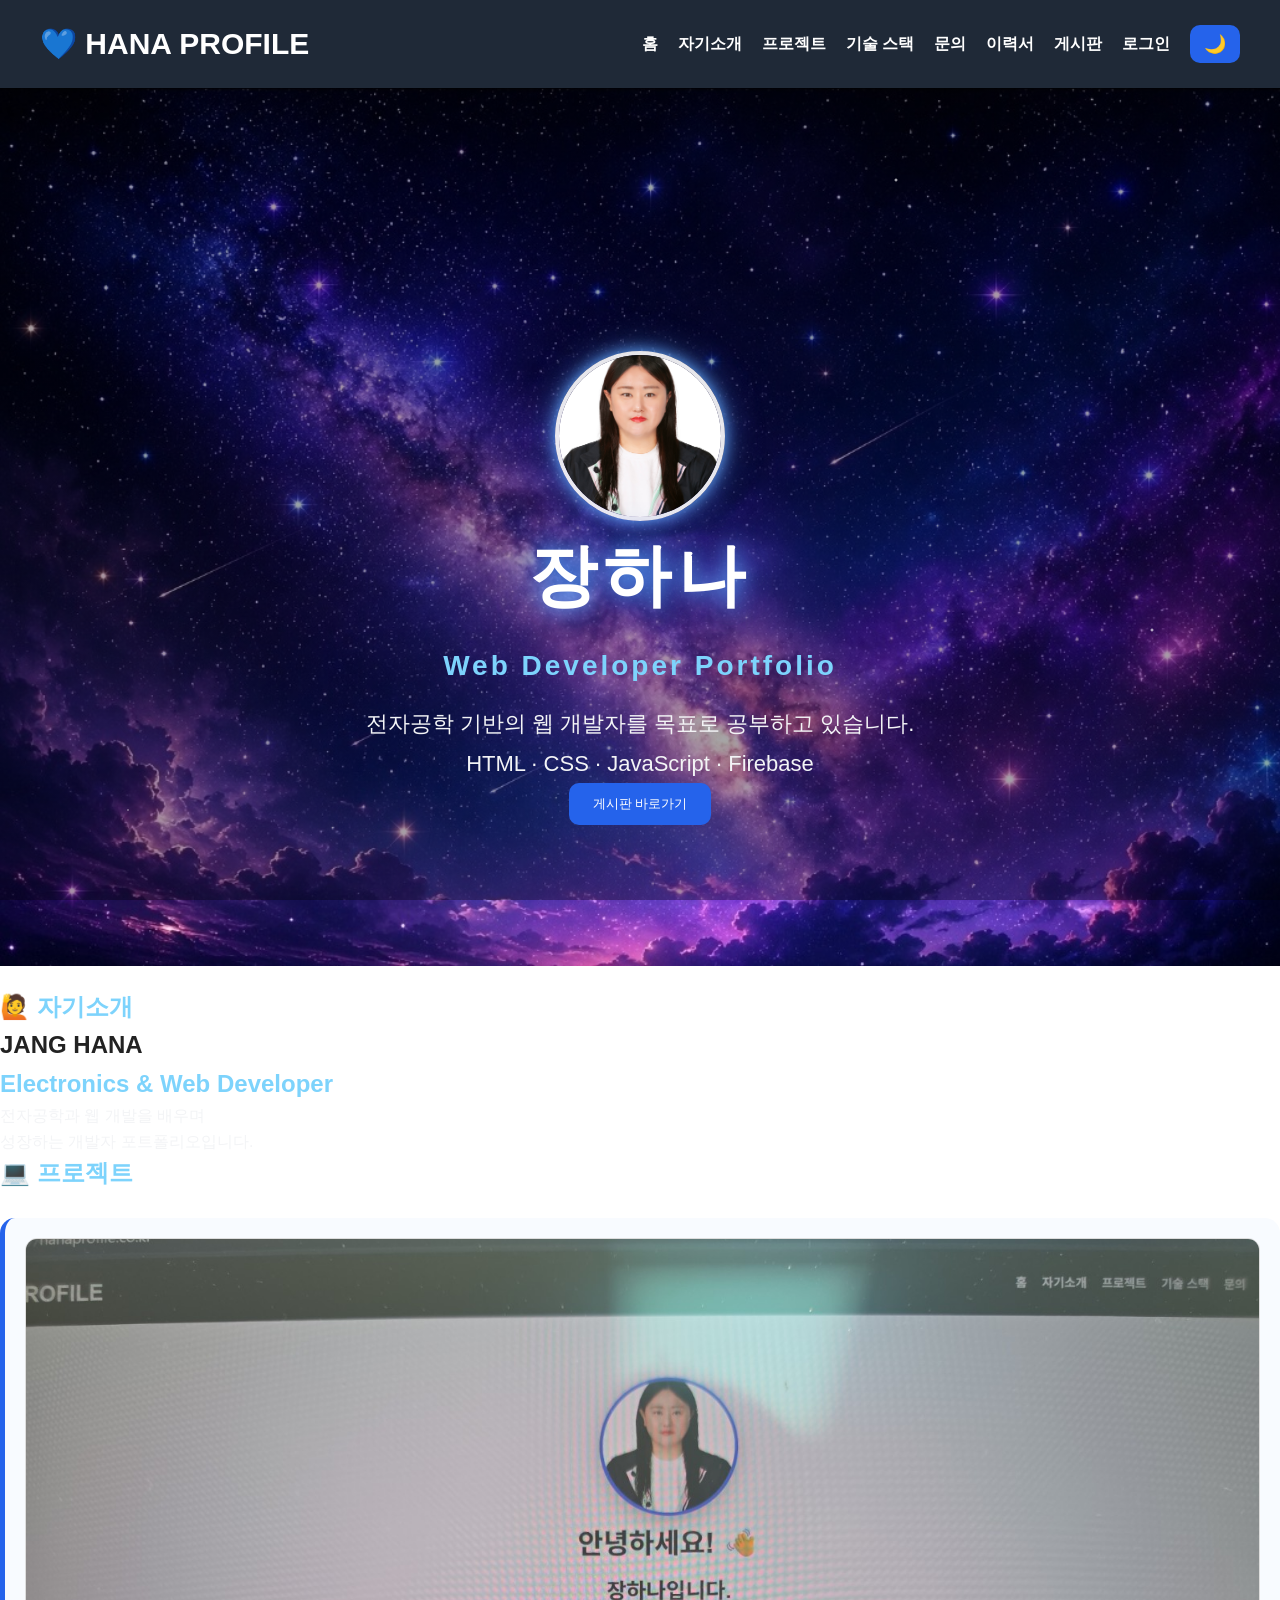
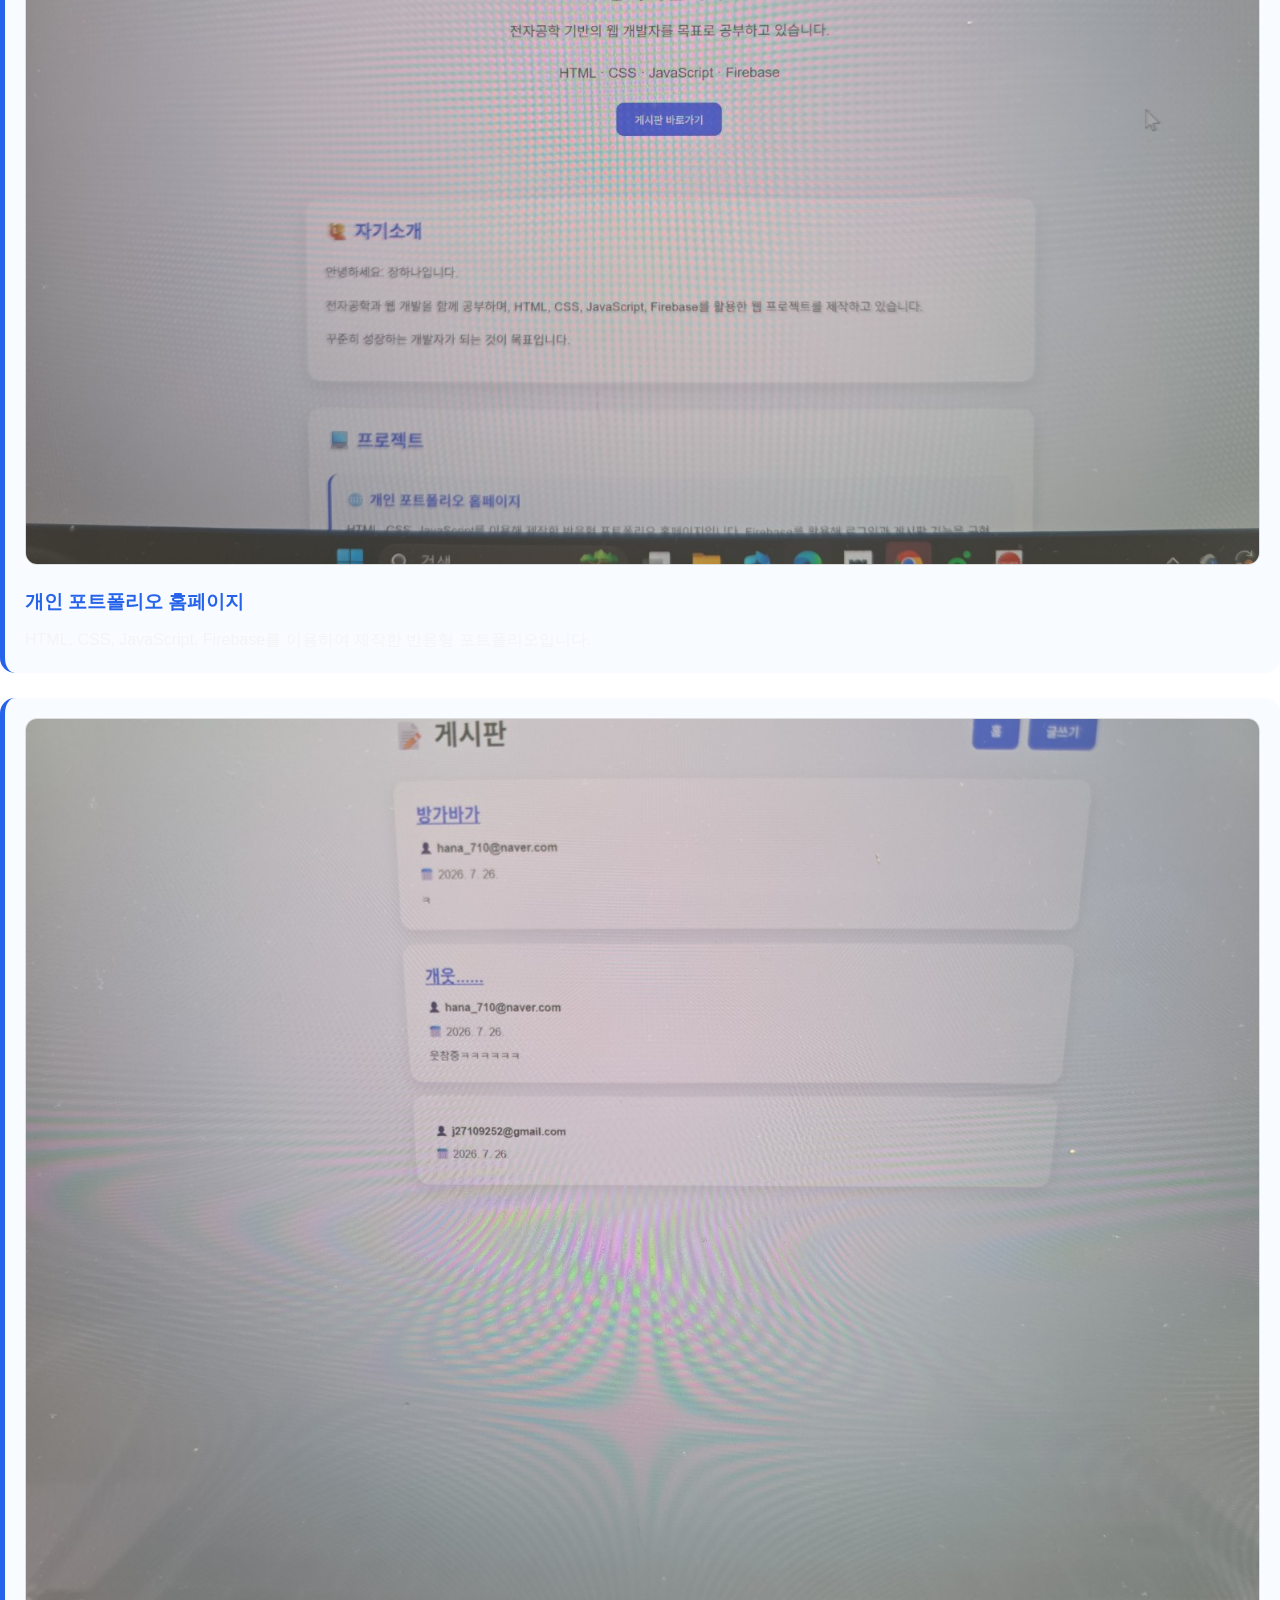
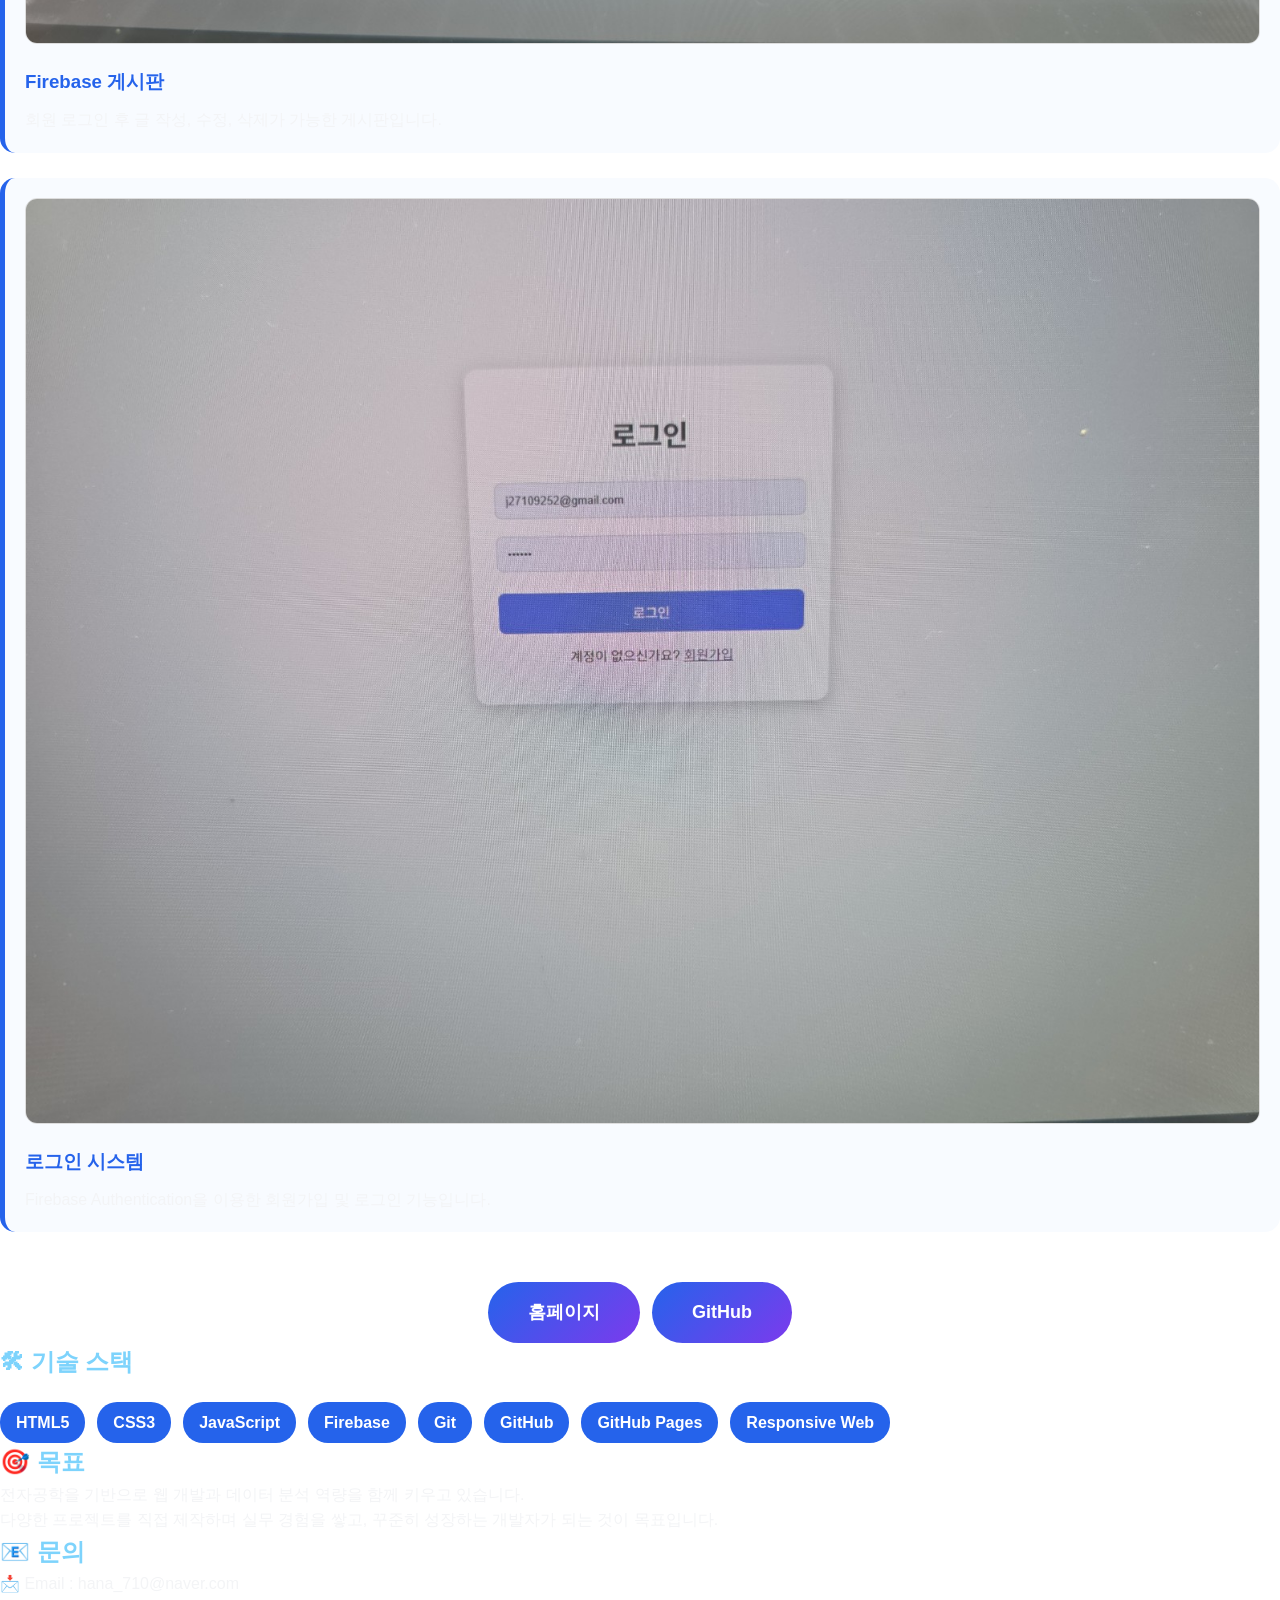
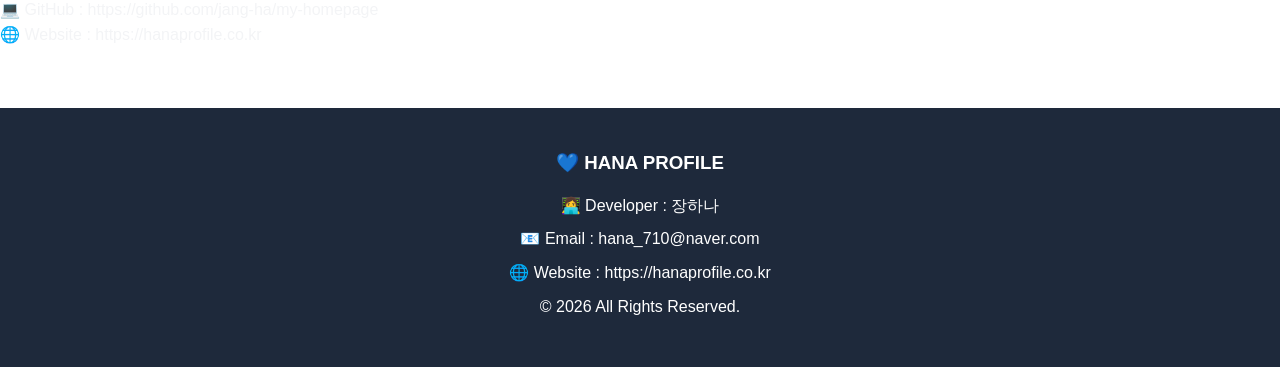
==== commit 869ea5a4: "Update index.html" ====
--- a/index.html
+++ b/index.html
@@ -60,7 +60,7 @@
 
     <h2>🙋 자기소개</h2>
 
-    <<h1>JANG HANA</h1>
+    <h1>JANG HANA</h1>
 <h2>Electronics & Web Developer</h2>
 <p>
 전자공학과 웹 개발을 배우며<br>
--- a/style.css
+++ b/style.css
@@ -89,8 +89,8 @@
 }
 
 .profile{
-    width:180px;
-    height:180px;
+    width:170px;
+    height:170px;
     object-fit:cover;
     border-radius:50%;
 
@@ -105,27 +105,26 @@
 }
 
 .hero h1{
-    font-size:72px;
+    font-size:68px;
     font-weight:900;
-    letter-spacing:2px;
-    color:#fff;
-    margin-bottom:10px;
-    text-shadow:0 0 25px rgba(96,165,250,.8);
+    color:#fff;
+    letter-spacing:6px;
+    text-shadow:
+        0 0 20px #60a5fa,
+        0 0 40px #2563eb;
 }
 .hero h2{
-    font-size:30px;
+    font-size:28px;
     color:#7dd3fc;
-    letter-spacing:4px;
-    text-transform:uppercase;
-    margin-bottom:20px;
+    letter-spacing:3px;
+    margin:15px 0;
 }
 .hero p{
-    color:#e5e7eb;
+    color:#f3f4f6;
     font-size:22px;
-    max-width:700px;
     line-height:1.8;
 }
-/* =========================
+=======================
    카드
 ========================= */
 .card{
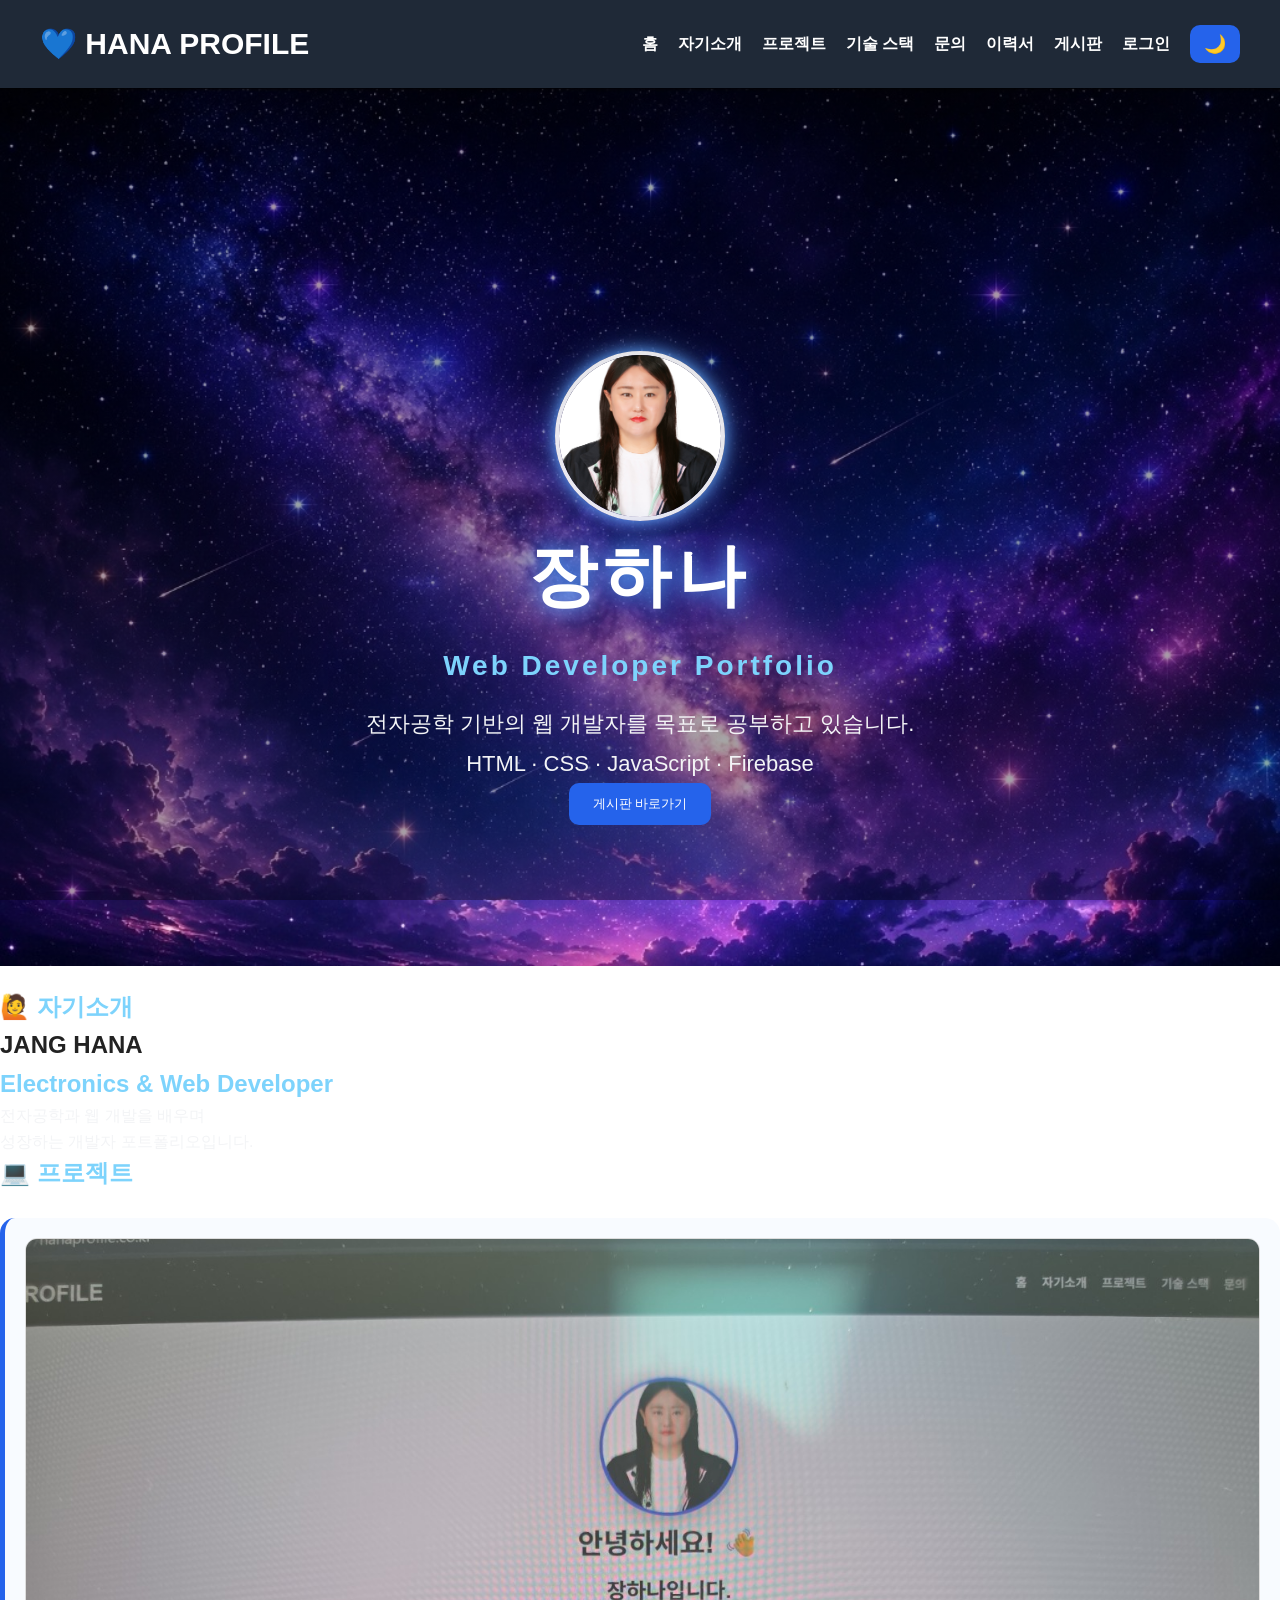
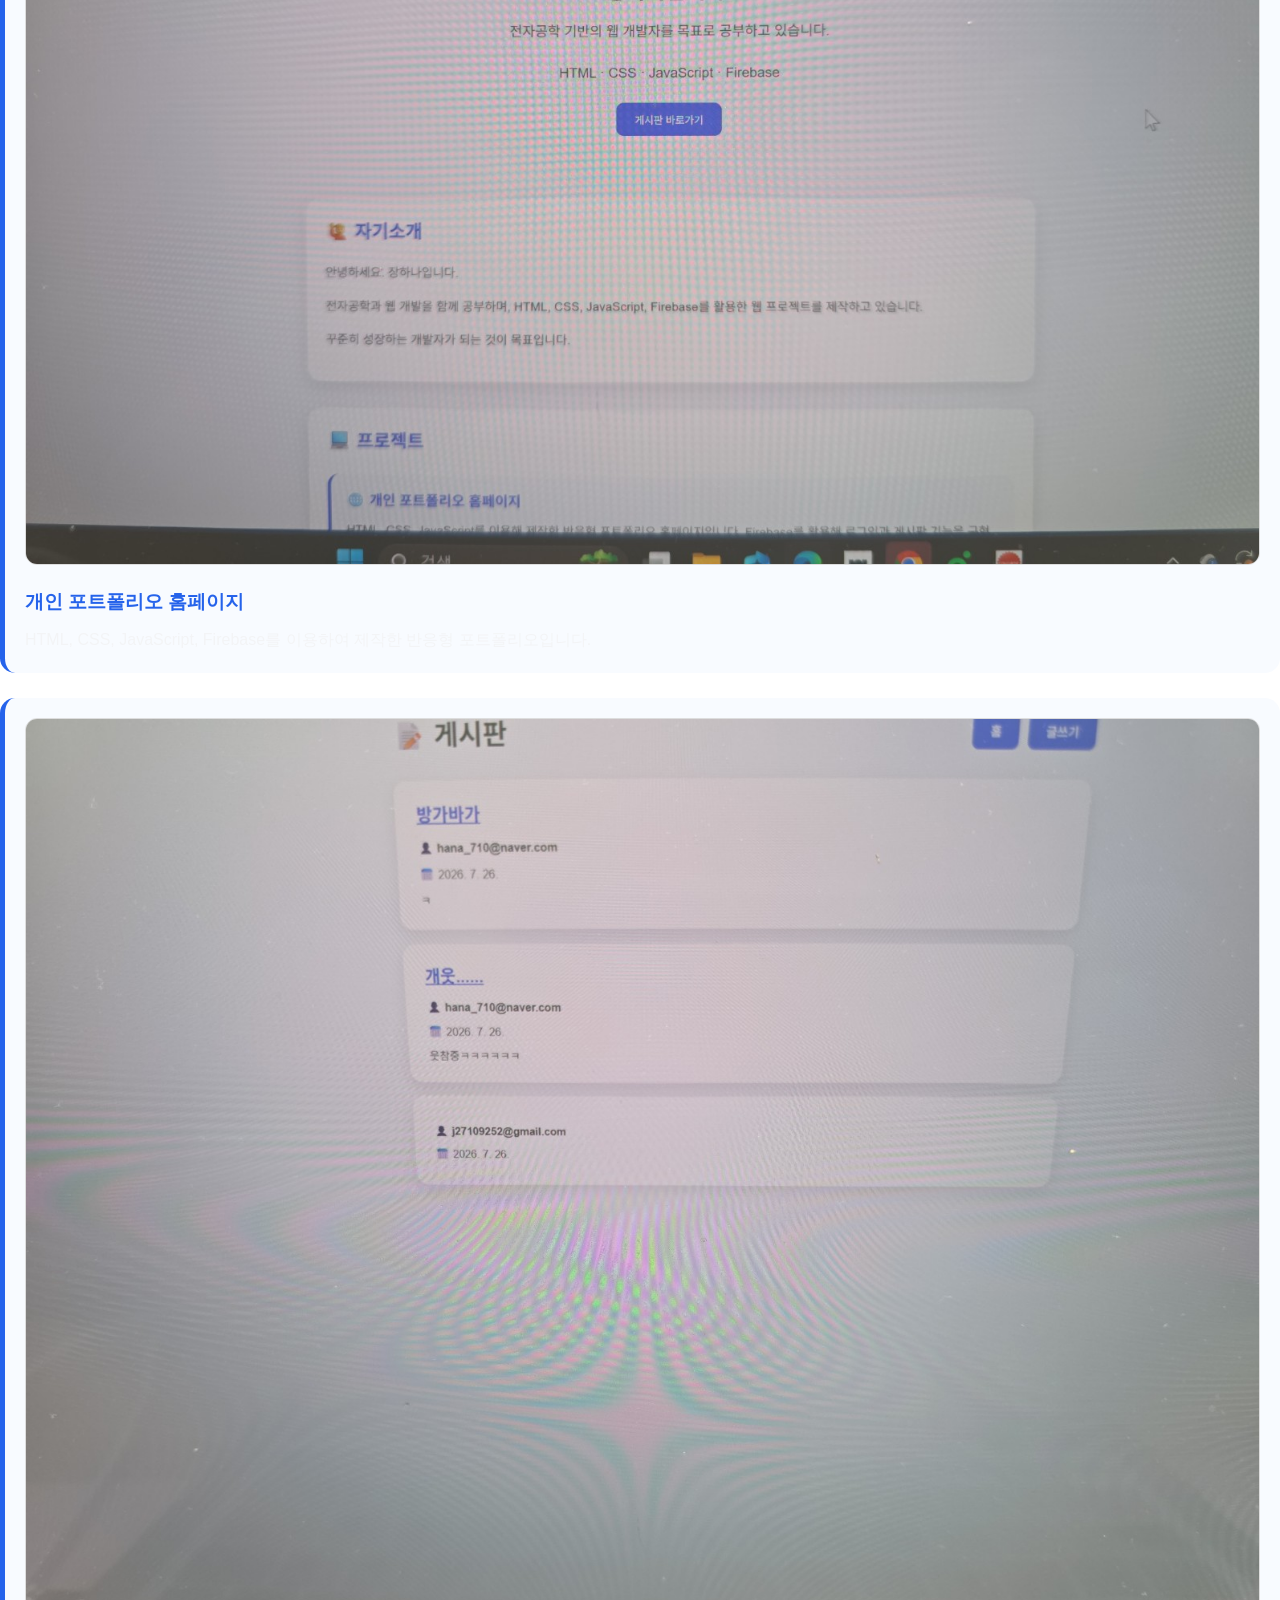
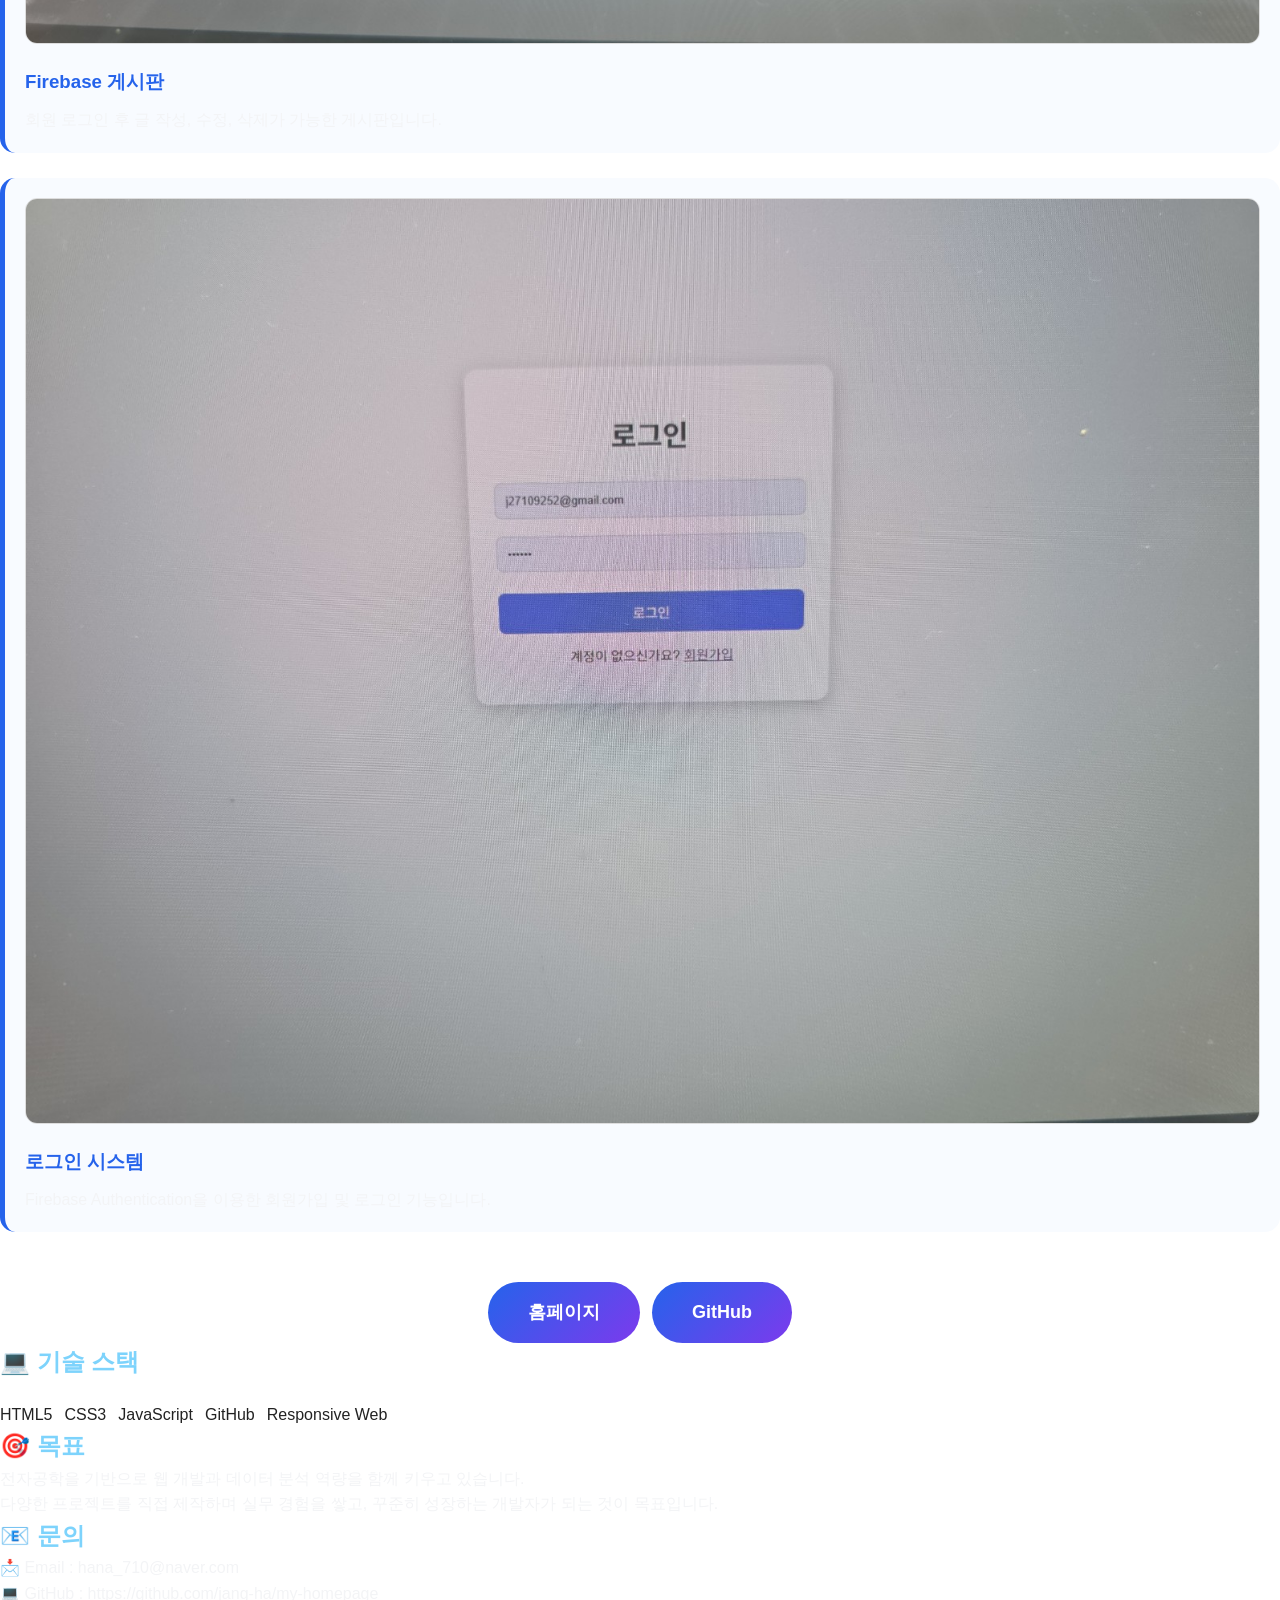
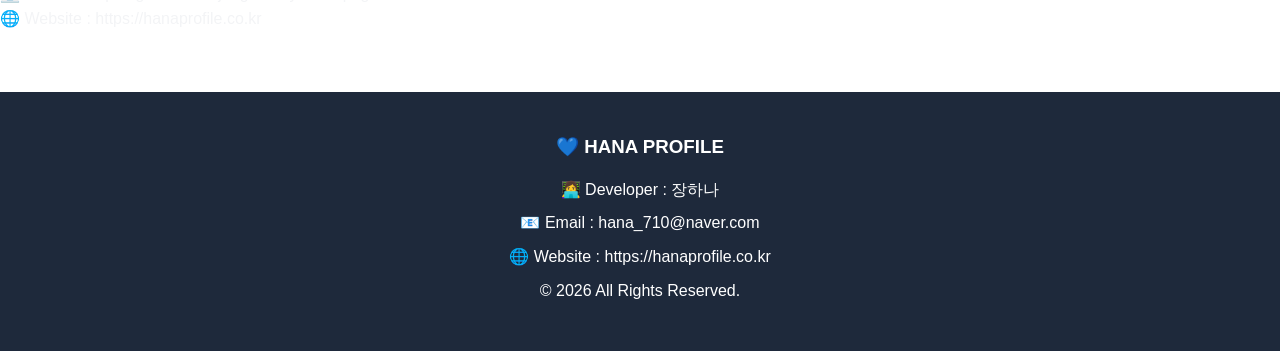
==== commit 9117d9b5: "Update index.html" ====
--- a/index.html
+++ b/index.html
@@ -126,22 +126,15 @@
 </section>
 
 <section class="card" id="skills">
+    <h2>💻 기술 스택</h2>
 
-<h2>🛠 기술 스택</h2>
-
-<div class="skills">
-
-<span>HTML5</span>
-<span>CSS3</span>
-<span>JavaScript</span>
-<span>Firebase</span>
-<span>Git</span>
-<span>GitHub</span>
-<span>GitHub Pages</span>
-<span>Responsive Web</span>
-
-</div>
-
+    <div class="skills">
+        <div class="skill">HTML5</div>
+        <div class="skill">CSS3</div>
+        <div class="skill">JavaScript</div>
+        <div class="skill">GitHub</div>
+        <div class="skill">Responsive Web</div>
+    </div>
 </section>
 
 <section class="card">
--- a/style.css
+++ b/style.css
@@ -455,3 +455,14 @@
         transform:translateY(0);
     }
 }
+
+.card{
+    opacity:0;
+    transform:translateY(50px);
+    transition:all .8s ease;
+}
+
+.card.show{
+    opacity:1;
+    transform:translateY(0);
+}
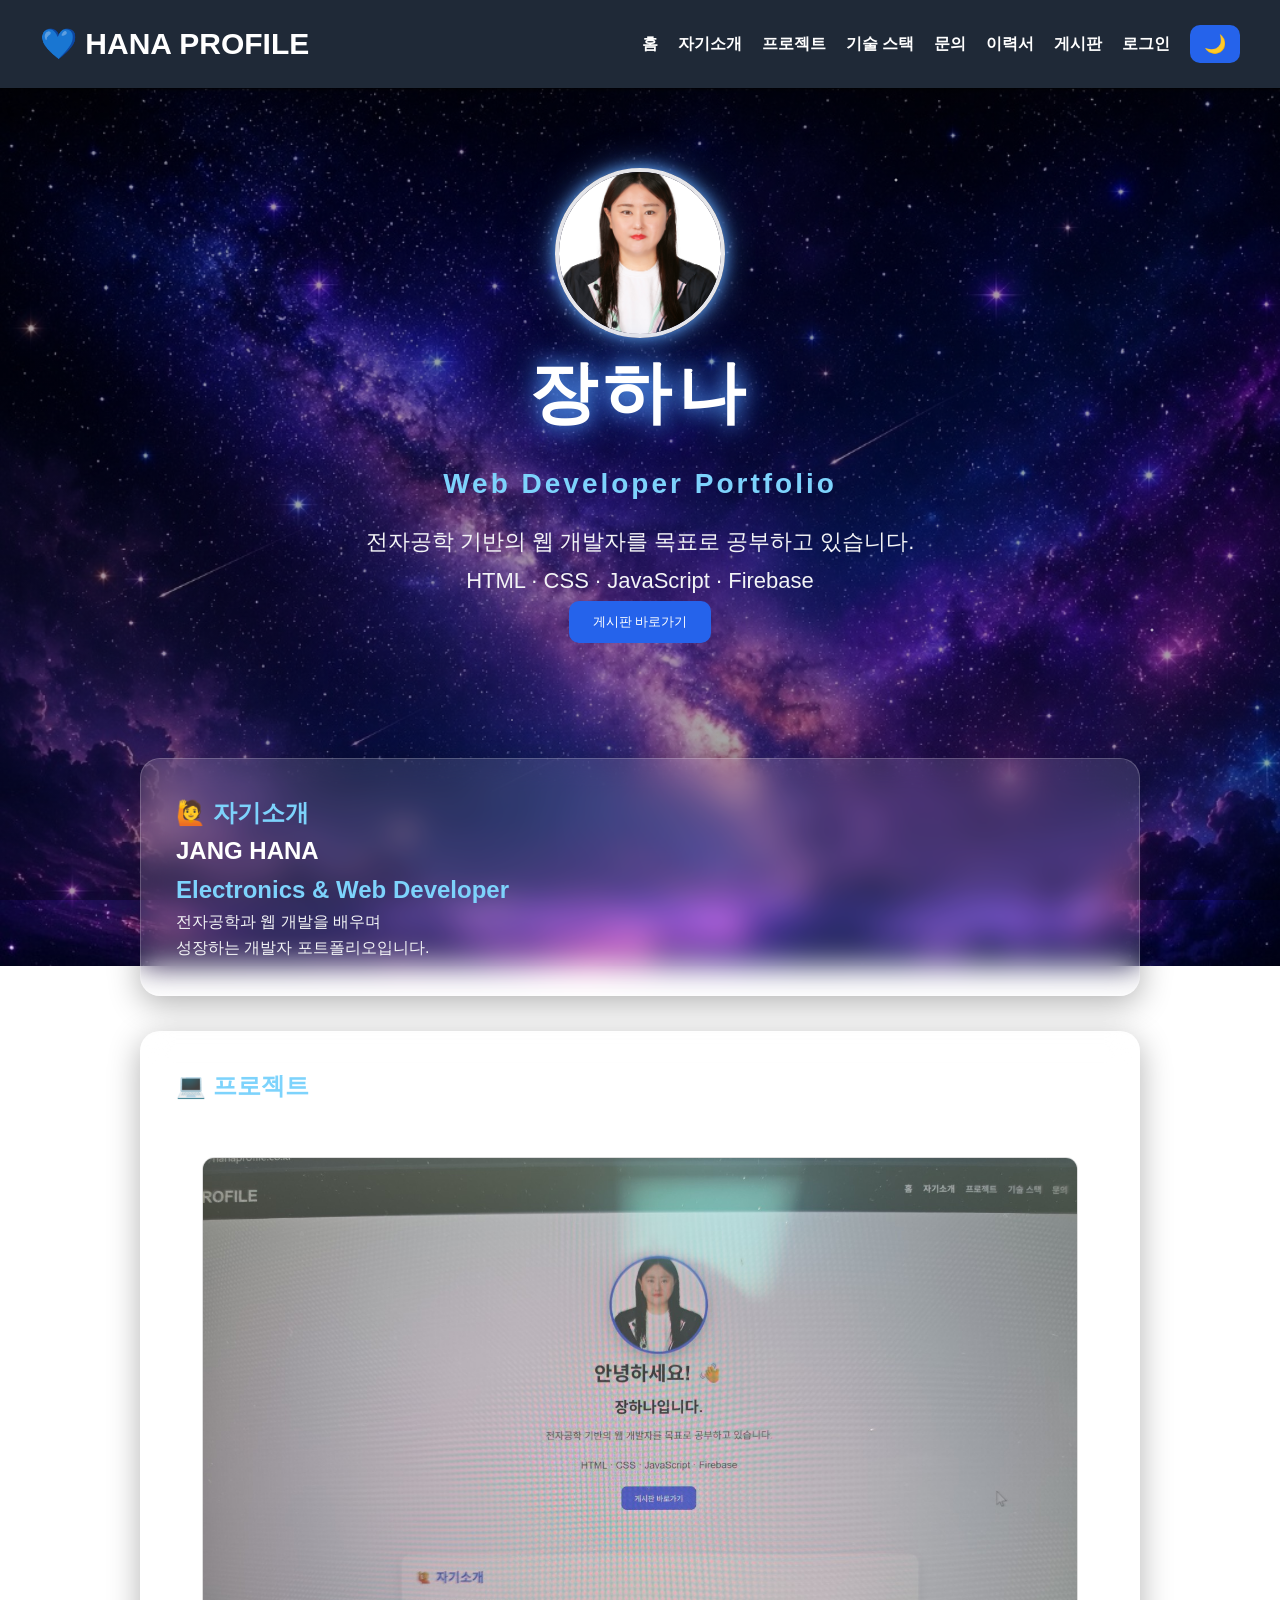
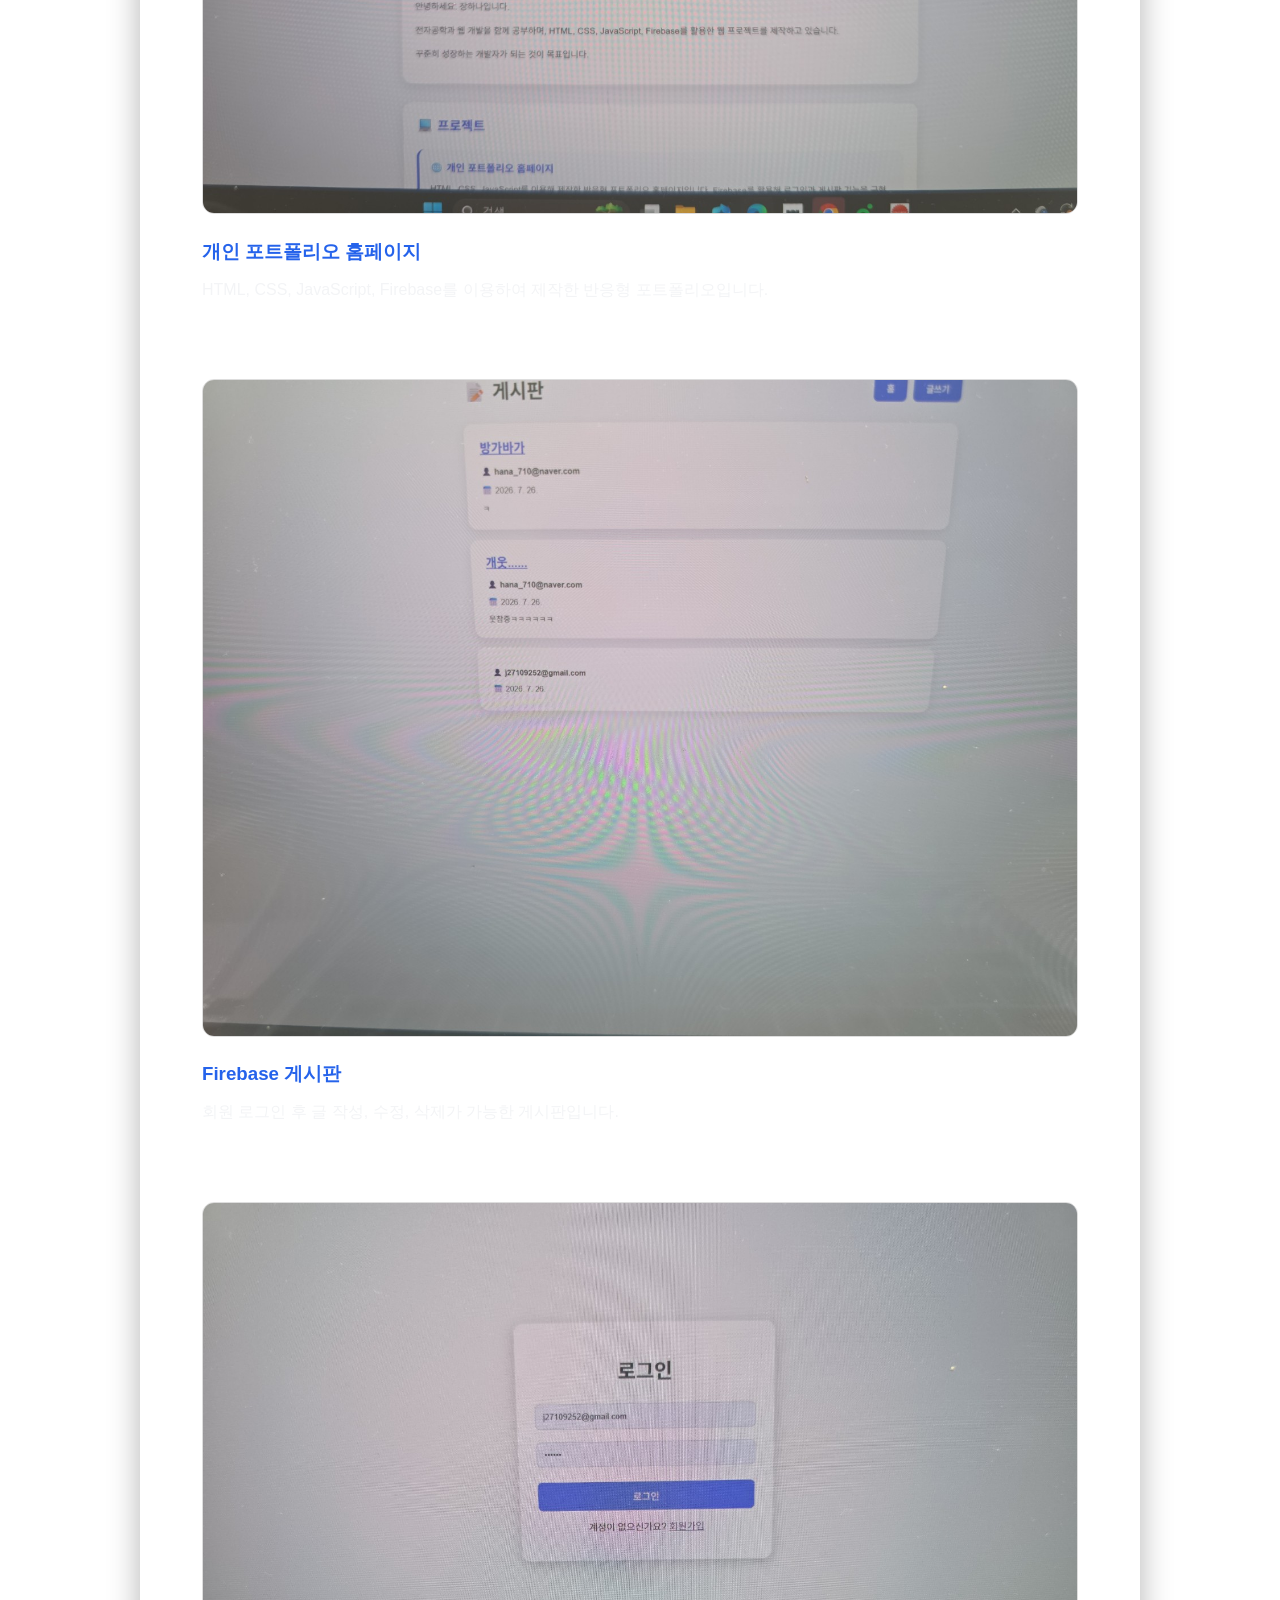
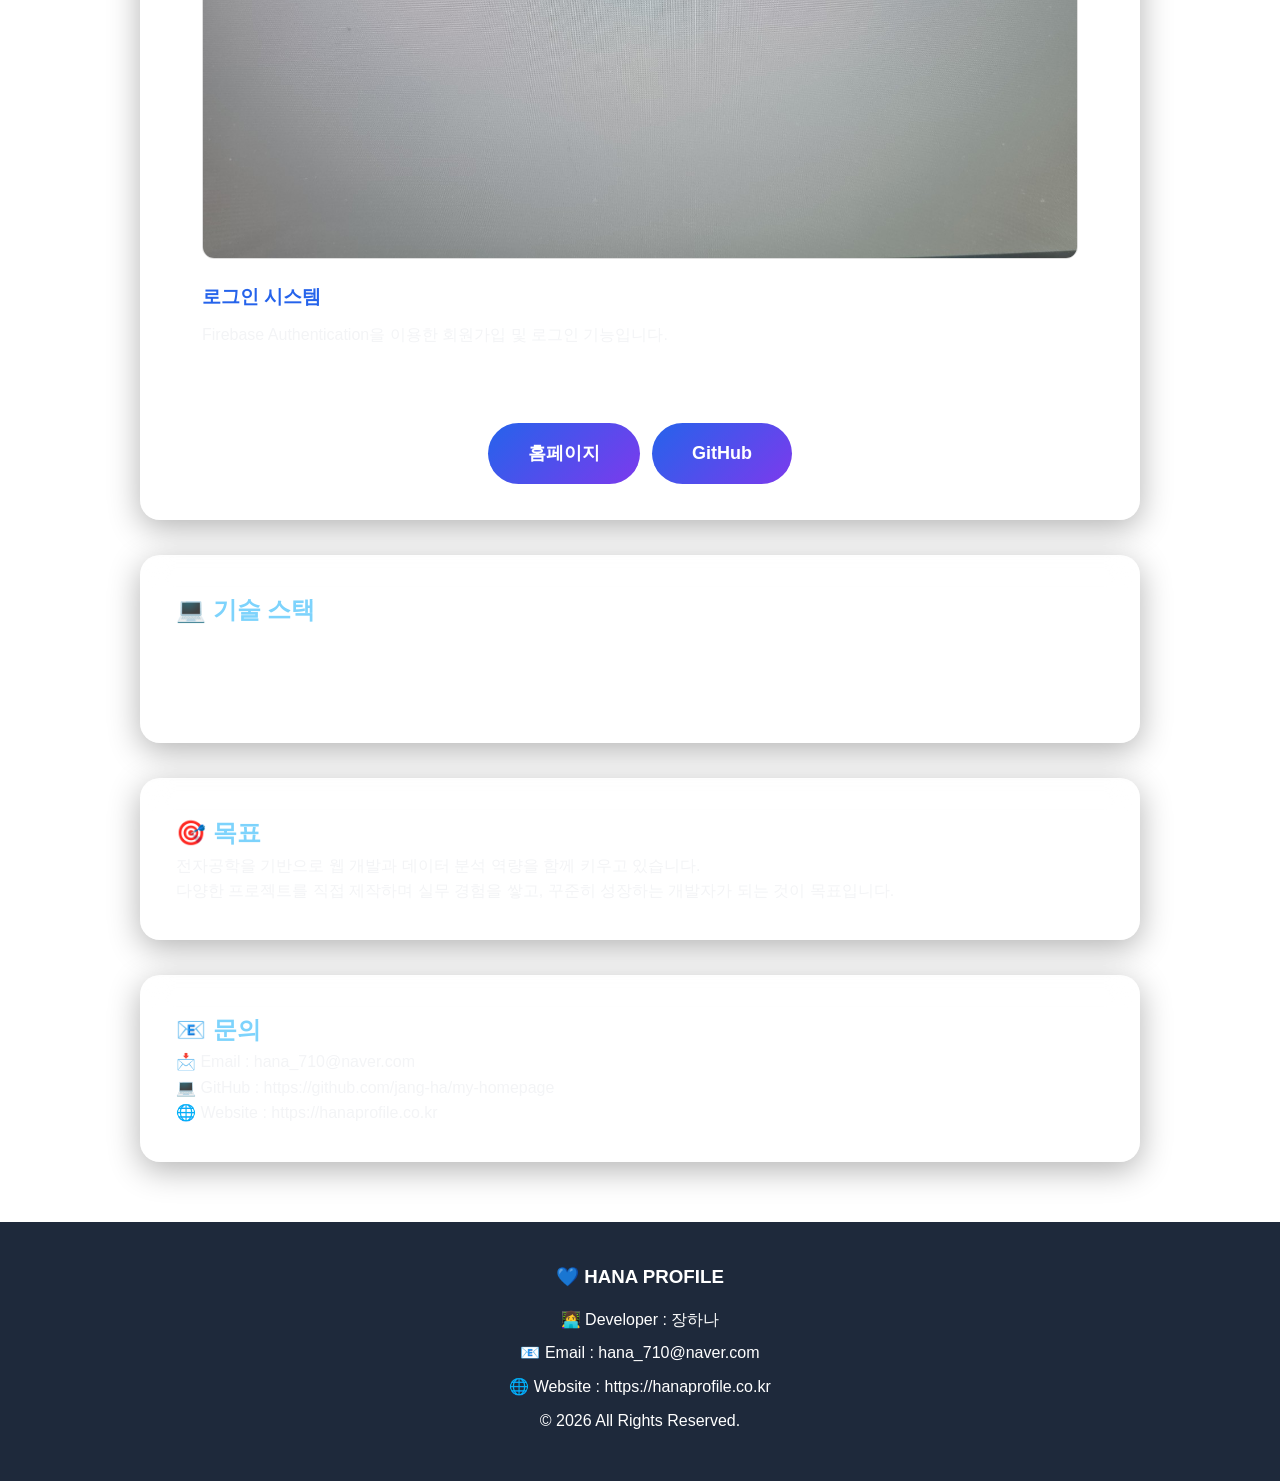
==== commit 48eeae35: "Update index.html" ====
--- a/index.html
+++ b/index.html
@@ -181,7 +181,7 @@
 
 <button id="topBtn">↑</button>
 
-<script src="script.js"></script>
+<script type="module" src="script.js"></script>
 
 </body>
 </html>
--- a/style.css
+++ b/style.css
@@ -15,7 +15,6 @@
 
 body{
     font-family:Arial,sans-serif;
-    background:#f4f7fb;
     color:#222;
     line-height:1.6;
 }
@@ -79,13 +78,13 @@
 ========================= */
 
 .hero{
-    min-height:100vh;
+    min-height:70vh;
     display:flex;
     flex-direction:column;
     justify-content:center;
     align-items:center;
-    padding-top:100px;
     text-align:center;
+    padding:80px 20px;
 }
 
 .profile{
@@ -124,7 +123,7 @@
     font-size:22px;
     line-height:1.8;
 }
-=======================
+/* =======================
    카드
 ========================= */
 .card{
@@ -161,12 +160,11 @@
 ========================= */
 
 .project{
-    background:#f8fbff;
-    border-left:5px solid #2563eb;
-    border-radius:15px;
-    padding:20px;
+    background:rgba(255,255,255,0.08);
+    border:1px solid rgba(255,255,255,0.15);
+    border-radius:16px;
+    padding:25px;
     margin:25px 0;
-    transition:.3s;
 }
 
 .project:hover{
@@ -348,7 +346,7 @@
 
     #menuBtn{
         display:block;
-        margin-top:10px;
+        -top:10px;
     }
 
     nav{
@@ -357,7 +355,7 @@
         width:100%;
         text-align:center;
         gap:15px;
-        margin-top:15px;
+        -top:15px;
     }
 
     nav.show{
@@ -456,13 +454,27 @@
     }
 }
 
-.card{
-    opacity:0;
-    transform:translateY(50px);
-    transition:all .8s ease;
-}
-
-.card.show{
-    opacity:1;
-    transform:translateY(0);
-}
+
+.skills{
+    display:flex;
+    flex-wrap:wrap;
+    justify-content:center;
+    gap:20px;
+    -top:30px;
+}
+
+.skill{
+    padding:15px 30px;
+    background:rgba(255,255,255,.12);
+    border:1px solid rgba(255,255,255,.2);
+    border-radius:15px;
+    color:#fff;
+    font-weight:bold;
+    transition:.3s;
+    cursor:pointer;
+}
+
+.skill:hover{
+    transform:translateY(-8px) scale(1.05);
+    box-shadow:0 0 20px rgba(96,165,250,.6);
+}
